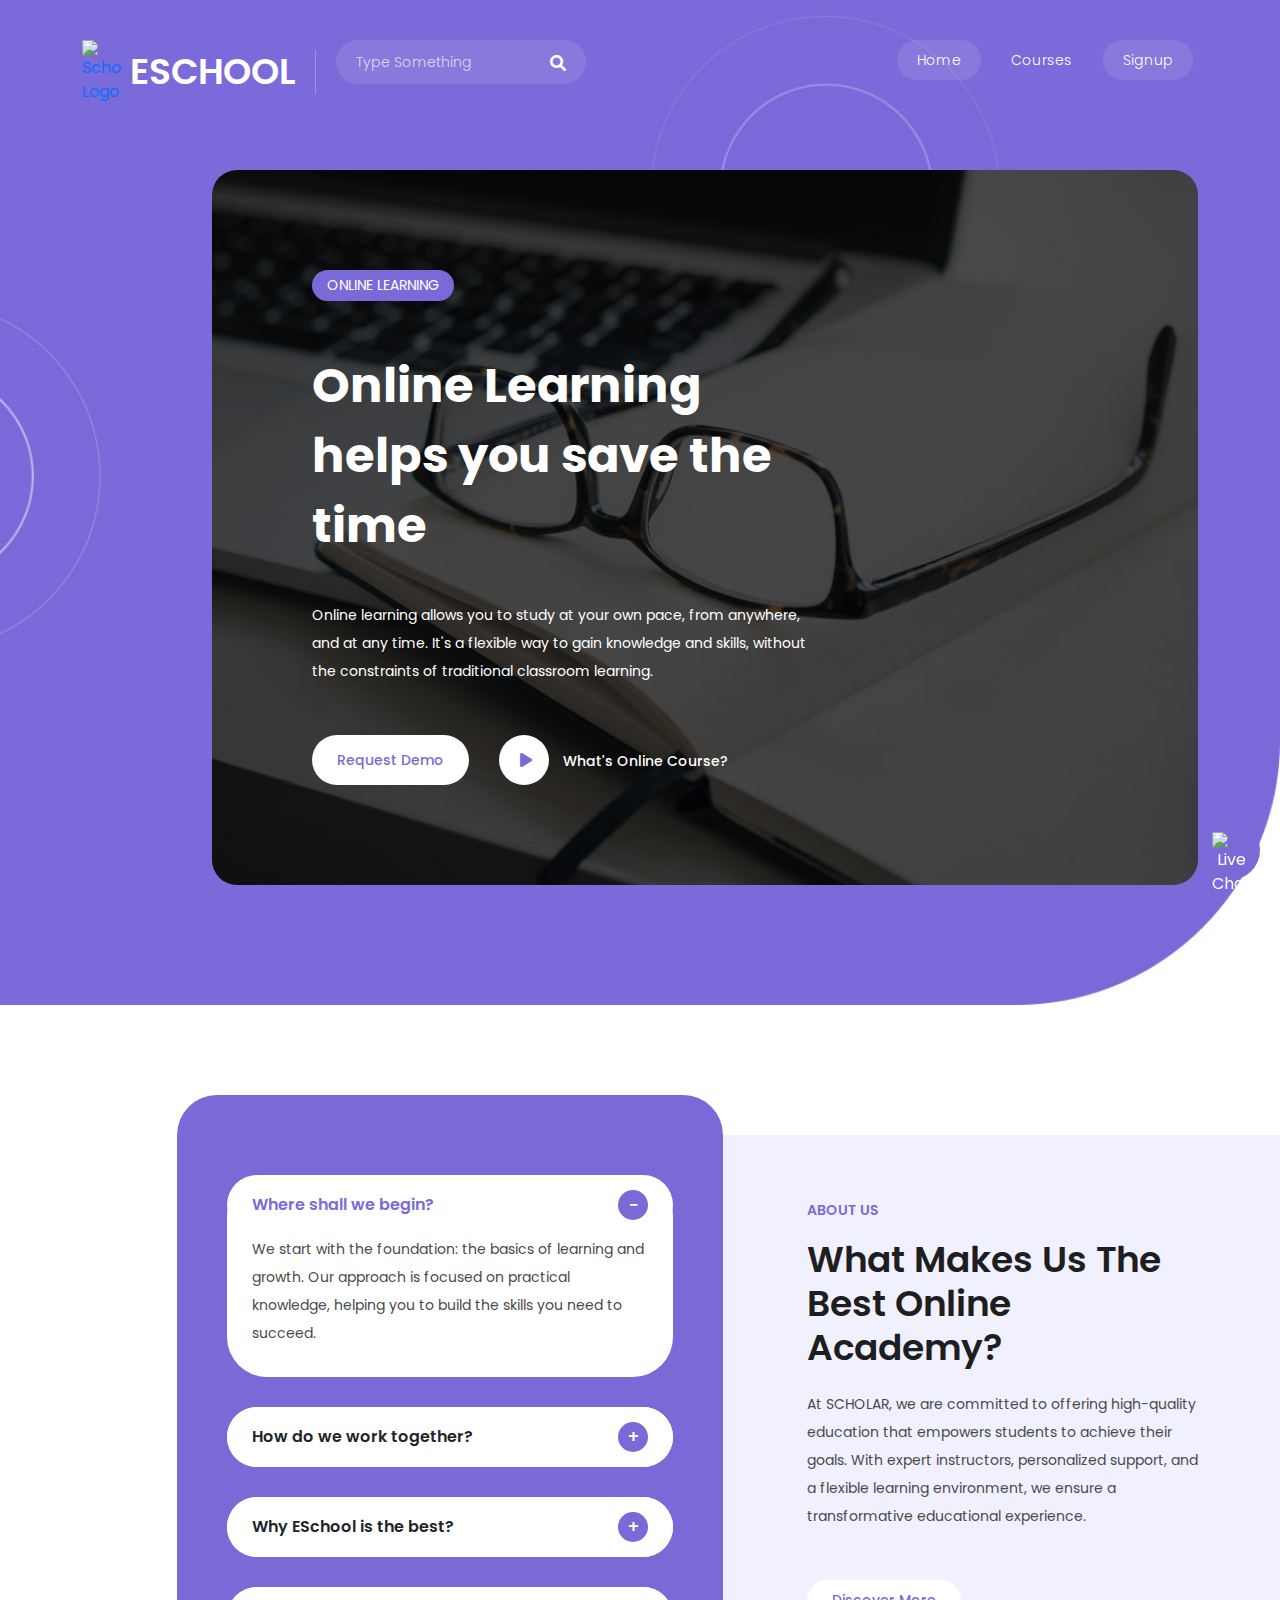
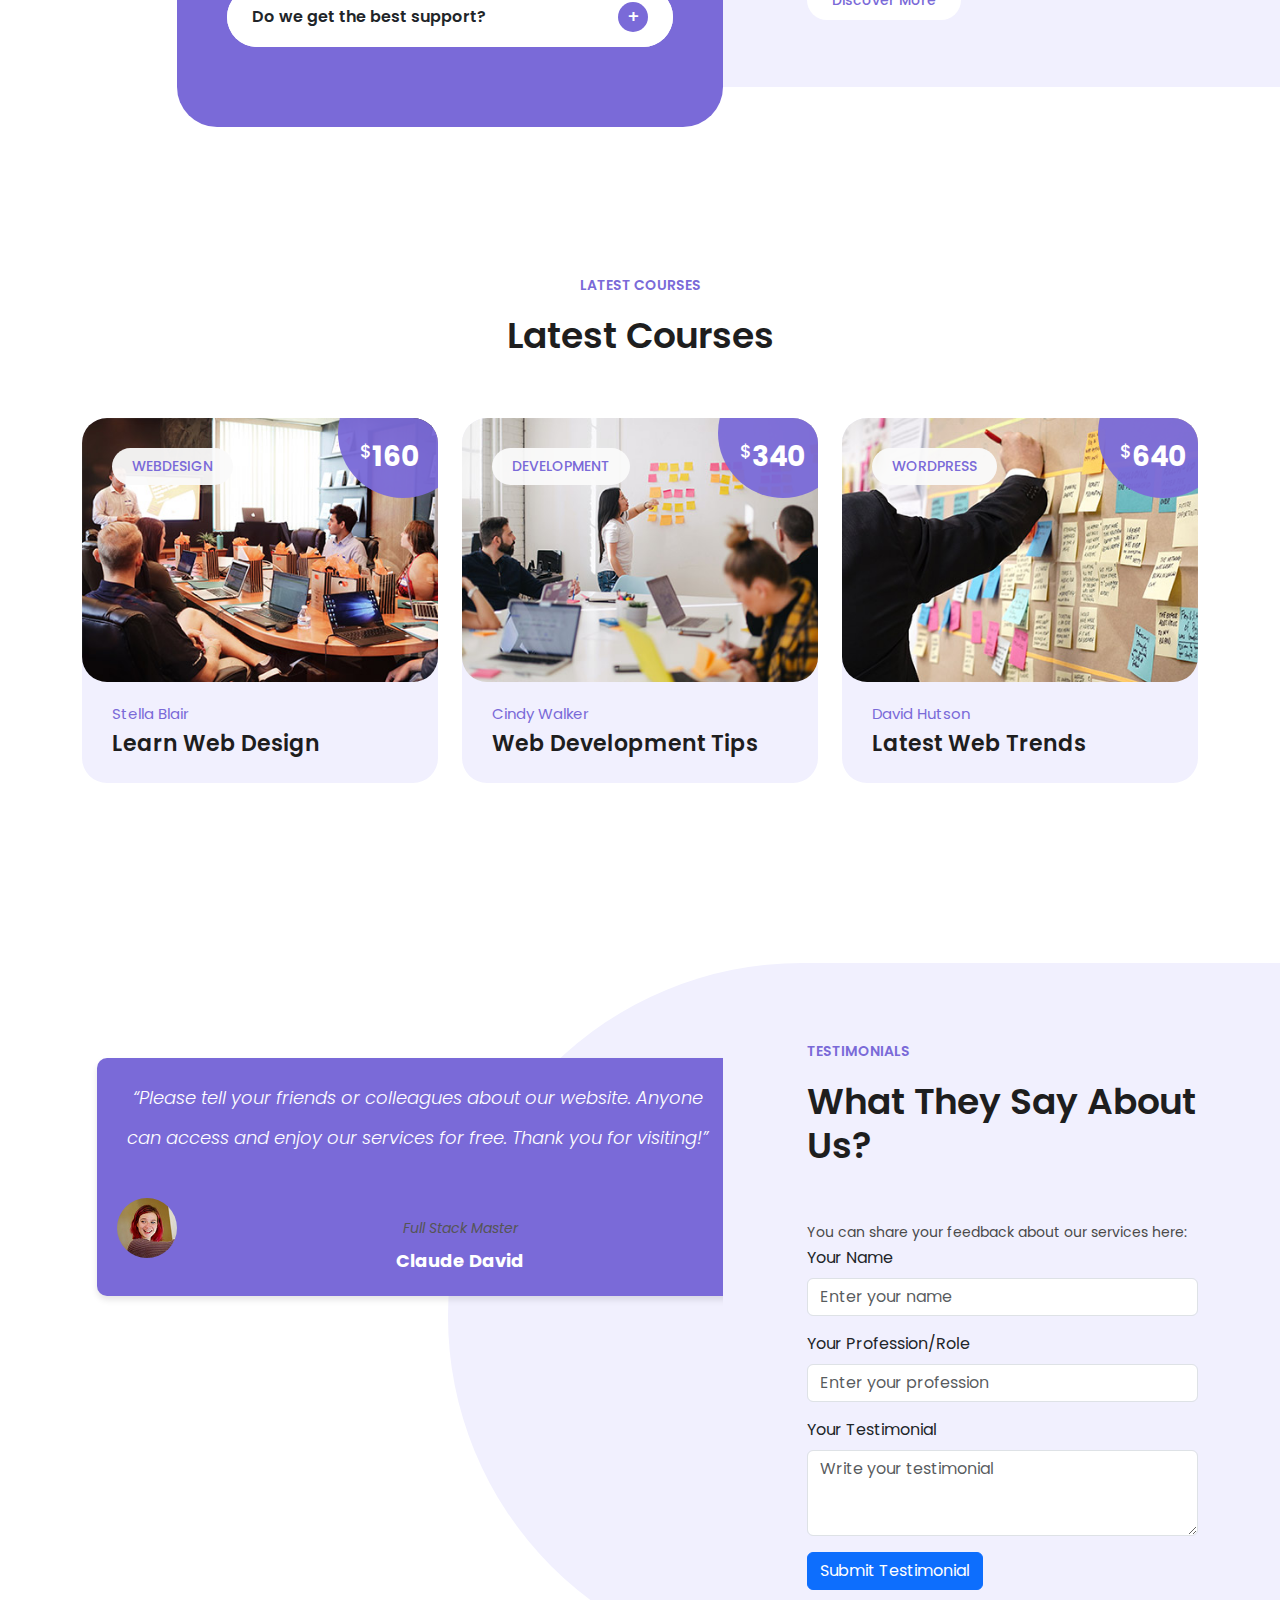
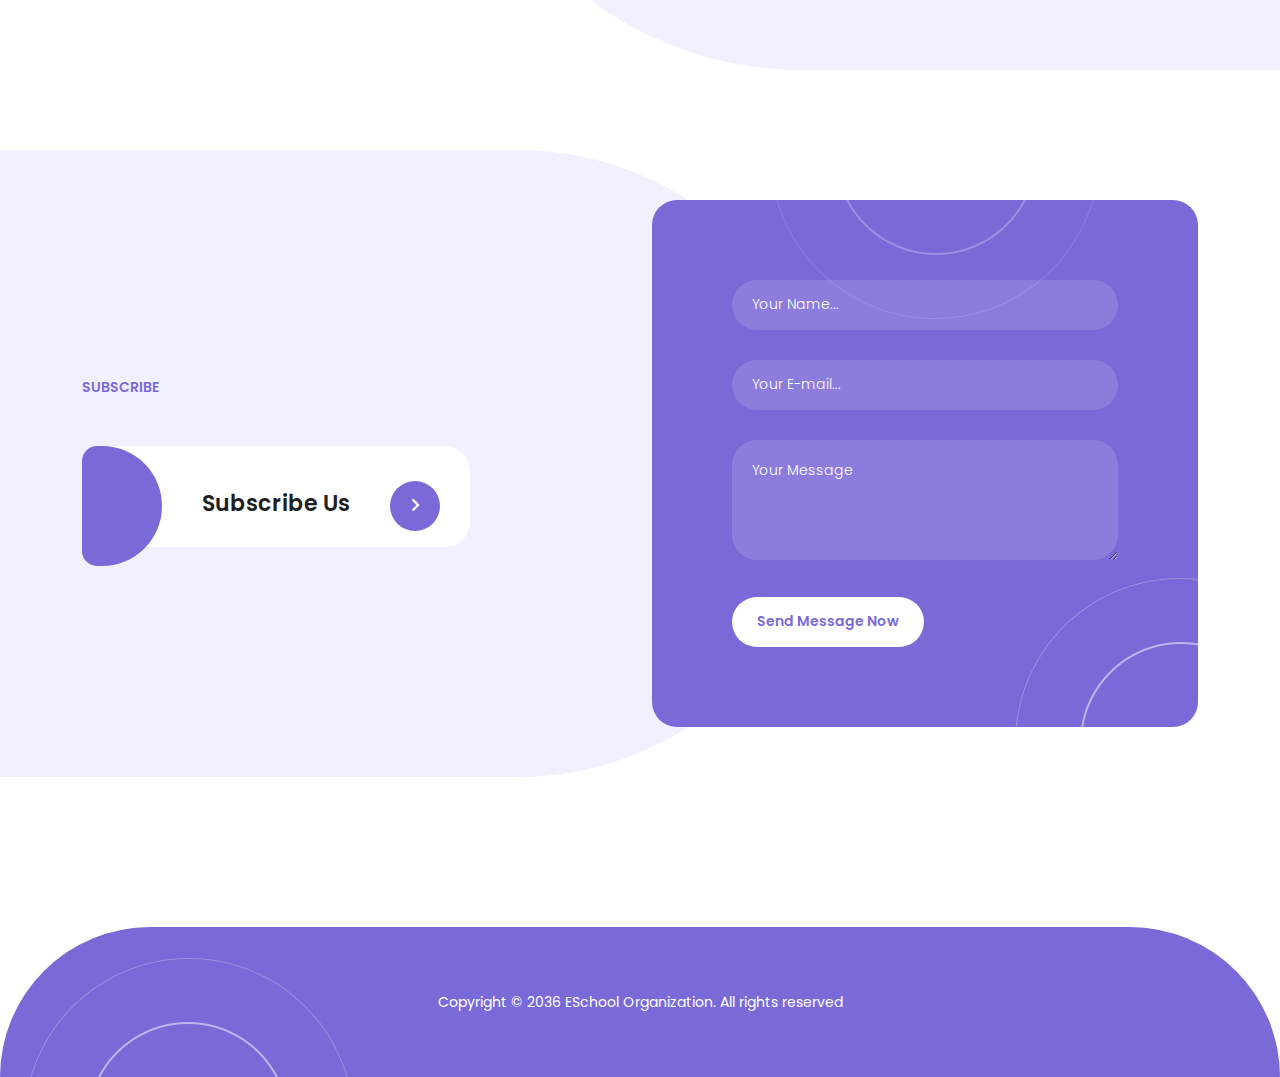
==== index.html @ 6e236f54 "Rangga" ====
<!DOCTYPE html>
<html lang="en">

  <head>

    <meta charset="utf-8">
    <meta name="viewport" content="width=device-width, initial-scale=1, shrink-to-fit=no">
    <link href="https://fonts.googleapis.com/css2?family=Poppins:wght@100;200;300;400;500;600;700;800;900&display=swap" rel="stylesheet">

    <title>Schools</title>
    <link href="vendor/bootstrap/css/bootstrap.min.css" rel="stylesheet">
    <link rel="stylesheet" href="assets/css/fontawesome.css">
    <link rel="stylesheet" href="assets/css/templatemo-scholar.css">
    <link rel="stylesheet" href="assets/css/owl.css">
    <link rel="stylesheet" href="assets/css/animate.css">
    <link rel="stylesheet"href="https://unpkg.com/swiper@7/swiper-bundle.min.css"/>
    <link rel="stylesheet" href="assets/css/livechat.css">
  </head>
  

<body>

  <!-- ***** Preloader Start ***** -->
  <div id="js-preloader" class="js-preloader">
    <div class="preloader-inner">
      <span class="dot"></span>
      <div class="dots">
        <span></span>
        <span></span>
        <span></span>
      </div>
    </div>
  </div>
  <!-- ***** Preloader End ***** -->

  <!-- ***** Header Area Start ***** -->
  <header class="header-area header-sticky">
    <div class="container">
        <div class="row">
            <div class="col-12">
                <nav class="main-nav">
                  <a href="index.html" class="logo" style="display: inline-flex; align-items: center;">
                    <img src="https://cdn-icons-png.flaticon.com/512/864/864685.png" 
                         alt="Scholar Logo" 
                         style="width: 40px; height: auto;" />
                    <h1 class="ms-2" style="margin-bottom: 0;">ESchool</h1>
                </a>
                
   

                    <!-- ***** Logo End ***** -->
                    <!-- ***** Serach Start ***** -->
                    <div class="search-input">
                      <form id="search" action="#">
                        <input type="text" placeholder="Type Something" id='searchText' name="searchKeyword" onkeypress="handle" />
                        <i class="fa fa-search"></i>
                      </form>
                    </div>
                    <!-- ***** Serach Start ***** -->
                    <!-- ***** Menu Start ***** -->
                    <ul class="nav">
                      <li class="scroll-to-section"><a href="#top" class="active">Home</a></li>
                      <li class="scroll-to-section"><a href="#courses">Courses</a></li>
                      <ul>
                        <li class="scroll-to-section" id="signup-nav"><a href="signup.html" class="active">Signup</a></li>
                        
                        <!-- Dropdown Profile & Logout -->
                        <li class="scroll-to-section" id="profile-nav" style="display: none;">
                            <a href="#" id="dropdown-toggle">Profile</a>
                            <ul id="dropdown-menu" style="display: none;">
                                <li><a href="#" id="user-profile-name">View Profile</a></li>
                                <li><a href="#" id="logout-btn">Logout</a></li>
                            </ul>
                        </li>
                    </ul>
                    <a href="#" id="livechat-button" class="livechat-button" title="Livechat" onclick="toggleChatWindow()">
                      <img src="https://cdn-icons-png.flaticon.com/128/1370/1370907.png" alt="Live Chat" class="livechat-icon"> <!-- Gambar Icon Chat -->
                    </a>
                  
                    <!-- Live Chat Window -->
                    <div id="chat-window" class="chat-window">
                      <div class="chat-header">
                        <span>Live Chat</span>
                        <button id="close-chat" onclick="toggleChatWindow()">X</button>
                      </div>
                      <div id="chat-messages" class="chat-messages">
                        <div class="chat-message bot">Hello! How can I assist you today?</div>
                      </div>
                      <div class="chat-input">
                        <input type="text" id="user-input" placeholder="Type your message..." onkeyup="handleInput(event)">
                        <button onclick="sendMessage()">Send</button>
                      </div>
                    </div>
                    <a class='menu-trigger'>
                        <span>Menu</span>
                    </a>
                    <!-- ***** Menu End ***** -->
                </nav>
            </div>
        </div>
    </div>
  </header>
  <!-- ***** Header Area End ***** -->

  <div class="main-banner" id="top">
    <div class="container">
      <div class="row">
        <div class="col-lg-12">
          <div class="owl-carousel owl-banner">
            <div class="item item-3">
              <div class="header-text">
                <span class="category">Online Learning</span>
                <h2>Online Learning helps you save the time</h2>
                <p>Online learning allows you to study at your own pace, from anywhere, and at any time. It's a flexible way to gain knowledge and skills, without the constraints of traditional classroom learning.</p>
                <div class="buttons">
                  <div class="main-button">
                    <a href="#">Request Demo</a>
                  </div>
                  <div class="icon-button">
                    <a href="#"><i class="fa fa-play"></i> What's Online Course?</a>
                  </div>
                </div>
              </div>
            </div>
          </div>
        </div>
      </div>
    </div>
  </div>
  <div class="section about-us">
    <div class="container">
        <div class="row">
            <div class="col-lg-6 offset-lg-1">
                <div class="accordion" id="accordionExample">
                    <div class="accordion-item">
                        <h2 class="accordion-header" id="headingOne">
                            <button class="accordion-button" type="button" data-bs-toggle="collapse" data-bs-target="#collapseOne" aria-expanded="true" aria-controls="collapseOne">
                                Where shall we begin?
                            </button>
                        </h2>
                        <div id="collapseOne" class="accordion-collapse collapse show" aria-labelledby="headingOne" data-bs-parent="#accordionExample">
                            <div class="accordion-body">
                                We start with the foundation: the basics of learning and growth. Our approach is focused on practical knowledge, helping you to build the skills you need to succeed.
                            </div>
                        </div>
                    </div>
                    <div class="accordion-item">
                        <h2 class="accordion-header" id="headingTwo">
                            <button class="accordion-button collapsed" type="button" data-bs-toggle="collapse" data-bs-target="#collapseTwo" aria-expanded="false" aria-controls="collapseTwo">
                                How do we work together?
                            </button>
                        </h2>
                        <div id="collapseTwo" class="accordion-collapse collapse" aria-labelledby="headingTwo" data-bs-parent="#accordionExample">
                            <div class="accordion-body">
                                Collaboration is at the heart of everything we do. By working together, we share knowledge and strategies that can help you achieve your goals faster and more efficiently.
                            </div>
                        </div>
                    </div>
                    <div class="accordion-item">
                        <h2 class="accordion-header" id="headingThree">
                            <button class="accordion-button collapsed" type="button" data-bs-toggle="collapse" data-bs-target="#collapseThree" aria-expanded="false" aria-controls="collapseThree">
                                Why ESchool is the best?
                            </button>
                        </h2>
                        <div id="collapseThree" class="accordion-collapse collapse" aria-labelledby="headingThree" data-bs-parent="#accordionExample">
                            <div class="accordion-body">
                                ESchool offers a comprehensive and flexible learning experience, with a wide range of courses designed to meet your needs, whether you're just starting or advancing your career.
                            </div>
                        </div>
                    </div>
                    <div class="accordion-item">
                        <h2 class="accordion-header" id="headingFour">
                            <button class="accordion-button collapsed" type="button" data-bs-toggle="collapse" data-bs-target="#collapseFour" aria-expanded="false" aria-controls="collapseFour">
                                Do we get the best support?
                            </button>
                        </h2>
                        <div id="collapseFour" class="accordion-collapse collapse" aria-labelledby="headingFour" data-bs-parent="#accordionExample">
                            <div class="accordion-body">
                                Our support team is always ready to assist you. Whether you're looking for guidance on a course or need technical help, we are committed to providing the best support possible.
                            </div>
                        </div>
                    </div>
                </div>
            </div>
            <div class="col-lg-5 align-self-center">
                <div class="section-heading">
                    <h6>About Us</h6>
                    <h2>What makes us the best online academy?</h2>
                    <p>At SCHOLAR, we are committed to offering high-quality education that empowers students to achieve their goals. With expert instructors, personalized support, and a flexible learning environment, we ensure a transformative educational experience.</p>
                    <div class="main-button">
                        <a href="#">Discover More</a>
                    </div>
                </div>
            </div>
        </div>
    </div>
</div>

  <section class="section courses" id="courses" >
    <div class="container">
      <div class="row">
        <div class="col-lg-12 text-center">
          <div class="section-heading">
            <h6>Latest Courses</h6>
            <h2>Latest Courses</h2>
          </div>
        </div>
      </div>

      <div class="row event_box">
        <div class="col-lg-4 col-md-6 align-self-center mb-30 event_outer col-md-6 design">
          <div class="events_item">
            <div class="thumb">
              <a href="#"><img src="assets/images/course-01.jpg" alt=""></a>
              <span class="category">Webdesign</span>
              <span class="price"><h6><em>$</em>160</h6></span>
            </div>
            <div class="down-content">
              <span class="author">Stella Blair</span>
              <h4>Learn Web Design</h4>
            </div>
          </div>
        </div>
        <div class="col-lg-4 col-md-6 align-self-center mb-30 event_outer col-md-6  development">
          <div class="events_item">
            <div class="thumb">
              <a href="#"><img src="assets/images/course-02.jpg" alt=""></a>
              <span class="category">Development</span>
              <span class="price"><h6><em>$</em>340</h6></span>
            </div>
            <div class="down-content">
              <span class="author">Cindy Walker</span>
              <h4>Web Development Tips</h4>
            </div>
          </div>
        </div>
        <div class="col-lg-4 col-md-6 align-self-center mb-30 event_outer col-md-6 design wordpress">
          <div class="events_item">
            <div class="thumb">
              <a href="#"><img src="assets/images/course-03.jpg" alt=""></a>
              <span class="category">Wordpress</span>
              <span class="price"><h6><em>$</em>640</h6></span>
            </div>
            <div class="down-content">
              <span class="author">David Hutson</span>
              <h4>Latest Web Trends</h4>
            </div>
          </div>
        </div>
    </div>
  </section>
  
  <div class="section testimonials">
    <div class="container">
        <div class="row">
            <div class="col-lg-7">
                <div class="owl-carousel owl-testimonials" id="testimonials-carousel">
                    <!-- Testimonial items will be dynamically added here -->
                </div>
            </div>
            <div class="col-lg-5 align-self-center">
                <div class="section-heading">
                    <h6>TESTIMONIALS</h6>
                    <h2>What they say about us?</h2>
                    <p>You can share your feedback about our services here:</p>
                    <form id="testimonial-form">
                        <div class="mb-3">
                            <label for="name" class="form-label">Your Name</label>
                            <input type="text" class="form-control" id="name" placeholder="Enter your name" required>
                        </div>
                        <div class="mb-3">
                            <label for="category" class="form-label">Your Profession/Role</label>
                            <input type="text" class="form-control" id="category" placeholder="Enter your profession" required>
                        </div>
                        <div class="mb-3">
                            <label for="message" class="form-label">Your Testimonial</label>
                            <textarea class="form-control" id="message" rows="3" placeholder="Write your testimonial" required></textarea>
                        </div>
                        <button type="submit" class="btn btn-primary">Submit Testimonial</button>
                    </form>
                </div>
            </div>
        </div>
    </div>
</div>

  <div class="contact-us section" id="contact">
    <div class="container">
      <div class="row">
        <div class="col-lg-6  align-self-center">
          <div class="section-heading">
            <h6>Subscribe</h6>
            <div class="special-offer">
              <span class="offer"><br><em></em></span>
              <h6><em></em></h6>
              <h4>Subscribe Us</h4>
              <a href="#"><i class="fa fa-angle-right"></i></a>
            </div>
          </div>
        </div>
        <div class="col-lg-6">
          <div class="contact-us-content">
            <form id="contact-form" action="" method="post">
              <div class="row">
                <div class="col-lg-12">
                  <fieldset>
                    <input type="name" name="name" id="name" placeholder="Your Name..." autocomplete="on" required>
                  </fieldset>
                </div>
                <div class="col-lg-12">
                  <fieldset>
                    <input type="text" name="email" id="email" pattern="[^ @]*@[^ @]*" placeholder="Your E-mail..." required="">
                  </fieldset>
                </div>
                <div class="col-lg-12">
                  <fieldset>
                    <textarea name="message" id="message" placeholder="Your Message"></textarea>
                  </fieldset>
                </div>
                <div class="col-lg-12">
                  <fieldset>
                    <button type="submit" id="form-submit" class="orange-button">Send Message Now</button>
                  </fieldset>
                </div>
              </div>
            </form>
          </div>
        </div>
      </div>
    </div>
  </div>

  <footer>
    <div class="container">
      <div class="col-lg-12">
        <p>Copyright © 2036 ESchool Organization. All rights reserved</a></p>
      </div>
    </div>
  </footer>

  <!-- Scripts -->
  <!-- Bootstrap core JavaScript -->
  <script src="vendor/jquery/jquery.min.js"></script>
  <script src="vendor/bootstrap/js/bootstrap.min.js"></script>
  <script src="assets/js/isotope.min.js"></script>
  <script src="assets/js/owl-carousel.js"></script>
  <script src="assets/js/counter.js"></script>
  <script src="assets/js/custom.js"></script>
  <script src="assets/js/auth.js"></script>
  <script src="assets/js/livechat.js"></script>

  </body>
</html>
---- assets/css/templatemo-scholar.css ----
@import url("https://fonts.googleapis.com/css2?family=Poppins:wght@100;200;300;400;500;600;700;800;900");
html, body, div, span, applet, object, iframe, h1, h2, h3, h4, h5, h6, p, blockquote, div
pre, a, abbr, acronym, address, big, cite, code, del, dfn, em, font, img, ins, kbd, q,
s, samp, small, strike, strong, sub, sup, tt, var, b, u, i, center, dl, dt, dd, ol, ul, li,
figure, header, nav, section, article, aside, footer, figcaption {
  margin: 0;
  padding: 0;
  border: 0;
  outline: 0;
}

.clearfix:after {
  content: ".";
  display: block;
  clear: both;
  visibility: hidden;
  line-height: 0;
  height: 0;
}

.clearfix {
  display: inline-block;
}

html[xmlns] .clearfix {
  display: block;
}

* html .clearfix {
  height: 1%;
}

ul, li {
  padding: 0;
  margin: 0;
  list-style: none;
}

header, nav, section, article, aside, footer, hgroup {
  display: block;
}

* {
  box-sizing: border-box;
}

html, body {
  font-family: 'Poppins', sans-serif;
  -ms-text-size-adjust: 100%;
  -webkit-font-smoothing: antialiased;
  -moz-osx-font-smoothing: grayscale;
}

a {
  text-decoration: none !important;
}

h1, h2, h3, h4, h5, h6 {
  color: #1e1e1e;
  margin-top: 0px;
  margin-bottom: 0px;
  font-weight: 700;
}

ul {
  margin-bottom: 0px;
}

p {
  font-size: 14px;
  line-height: 28px;
  color: #4a4a4a;
}

img {
  width: 100%;
  overflow: hidden;
}

/* 
---------------------------------------------
Global Styles
--------------------------------------------- 
*/
html,
body {
  font-family: 'Poppins', sans-serif;
}

::selection {
  background: #7a6ad8;
  color: #fff;
}

::-moz-selection {
  background: #7a6ad8;
  color: #fff;
}

.section {
  padding-top: 30px;
  margin-top: 120px;
}

.section-heading {
  margin-bottom: 60px;
}

.section-heading h2 {
  font-size: 36px;
  font-weight: 600;
  text-transform: capitalize;
  margin: 20px 0;
  line-height: 44px;
}

.section-heading h2 em {
  color: #7a6ad8;
  font-style: normal;
}

.section-heading h6 {
  color: #7a6ad8;
  font-size: 14px;
  text-transform: uppercase;
  font-weight: 600;
}

.main-button a {
  display: inline-block;
  background-color: #fff;
  color: #7a6ad8;
  font-size: 14px;
  font-weight: 500;
  height: 40px;
  line-height: 40px;
  padding: 0px 25px;
  border-radius: 20px;
  transition: all .3s;
}

.main-button a:hover {
  background-color: #7a6ad8;
  color: #fff;
}

/* 
---------------------------------------------
Pre-loader Style
--------------------------------------------- 
*/

.js-preloader {
  position: fixed;
  top: 0;
  left: 0;
  right: 0;
  bottom: 0;
  background-color: rgba(0,0,0,0.99);
  display: -webkit-box;
  display: flex;
  -webkit-box-align: center;
  align-items: center;
  -webkit-box-pack: center;
  justify-content: center;
  opacity: 1;
  visibility: visible;
  z-index: 9999;
  -webkit-transition: opacity 0.25s ease;
  transition: opacity 0.25s ease;
}

.js-preloader.loaded {
  opacity: 0;
  visibility: hidden;
  pointer-events: none;
}

@-webkit-keyframes dot {
  50% {
      -webkit-transform: translateX(96px);
      transform: translateX(96px);
  }
}

@keyframes dot {
  50% {
      -webkit-transform: translateX(96px);
      transform: translateX(96px);
  }
}

@-webkit-keyframes dots {
  50% {
      -webkit-transform: translateX(-31px);
      transform: translateX(-31px);
  }
}

@keyframes dots {
  50% {
      -webkit-transform: translateX(-31px);
      transform: translateX(-31px);
  }
}

.preloader-inner {
  position: relative;
  width: 142px;
  height: 40px;
  background: transparent;
}

.preloader-inner .dot {
  position: absolute;
  width: 16px;
  height: 16px;
  top: 12px;
  left: 15px;
  background: #7a6ad8;
  border-radius: 50%;
  -webkit-transform: translateX(0);
  transform: translateX(0);
  -webkit-animation: dot 2.8s infinite;
  animation: dot 2.8s infinite;
}

.preloader-inner .dots {
  -webkit-transform: translateX(0);
  transform: translateX(0);
  margin-top: 12px;
  margin-left: 31px;
  -webkit-animation: dots 2.8s infinite;
  animation: dots 2.8s infinite;
}

.preloader-inner .dots span {
  display: block;
  float: left;
  width: 16px;
  height: 16px;
  margin-left: 16px;
  background: #7a6ad8;
  border-radius: 50%;
}



/* 
---------------------------------------------
Header Style
--------------------------------------------- 
*/

.background-header {
  background-color: #7a6ad8 !important;
  border-radius: 0px 0px 25px 25px;
  height: 80px!important;
  position: fixed!important;
  top: 0!important;
  left: 0;
  right: 0;
  box-shadow: 0px 0px 10px rgba(0,0,0,0.15)!important;
  -webkit-transition: all .5s ease 0s;
  -moz-transition: all .5s ease 0s;
  -o-transition: all .5s ease 0s;
  transition: all .5s ease 0s;
}

.header-area {
  position: absolute;
  background-color: transparent;
  top: 40px;
  left: 0;
  right: 0;
  z-index: 100;
  -webkit-transition: all .5s ease 0s;
  -moz-transition: all .5s ease 0s;
  -o-transition: all .5s ease 0s;
  transition: all .5s ease 0s;
}

.header-area .main-nav {
  background: transparent;
  display: flex
}

.header-area .main-nav .logo {
  -webkit-transition: all 0.3s ease 0s;
  -moz-transition: all 0.3s ease 0s;
  -o-transition: all 0.3s ease 0s;
  transition: all 0.3s ease 0s;
  display: inline-block;
}

.header-area .main-nav .logo h1 {
  font-size: 36px;
  text-transform: uppercase;
  color: #fff;
  font-weight: 600;
  margin-right: 20px;
  padding-right: 20px;
  border-right: 1px solid rgba(250, 250, 250, 0.3);
}

.background-header .main-nav .logo,
.background-header .main-nav #search {
  margin-top: 18px;
}

.header-area .main-nav #search {
  position: relative;
}

.header-area .main-nav #search input {
  background-color: rgba(255, 255, 255, 0.10);
  height: 44px;
  width: 250px;
  border-radius: 23px;
  border: none;
  color: #fff;
  font-size: 14px;
  font-weight: 300;
  padding: 0px 20px 0px;
}

.header-area .main-nav #search input::placeholder {
  color: rgba(250, 250, 250, 0.75);
}

.header-area .main-nav #search i {
  position: absolute;
  color: #fff;
  right: 20px;
  top: 15px;
  font-size: 16px;
}

.header-area .main-nav ul.nav {
  border-radius: 0px 0px 25px 25px;
  flex-basis: 100%;
  margin-right: 0px;
  justify-content: right;
  -webkit-transition: all 0.3s ease 0s;
  -moz-transition: all 0.3s ease 0s;
  -o-transition: all 0.3s ease 0s;
  transition: all 0.3s ease 0s;
  position: relative;
  z-index: 999;
}

.header-area .main-nav .nav li:last-child {
  padding-right: 0px;
}

.header-area .main-nav .nav li {
  padding-left: 5px;
  padding-right: 5px;
  height: 40px;
  line-height: 40px;
}

.header-area .main-nav .nav li a {
  display: block;
  padding-left: 20px;
  padding-right: 20px;
  border-radius: 20px;
  font-weight: 300;
  font-size: 14px;
  height: 40px;
  line-height: 40px;
  text-transform: capitalize;
  color: #fff;
  -webkit-transition: all 0.4s ease 0s;
  -moz-transition: all 0.4s ease 0s;
  -o-transition: all 0.4s ease 0s;
  transition: all 0.4s ease 0s;
  border: transparent;
  letter-spacing: .25px;
}

.background-header .main-nav .nav {margin-top: 20px;}

.background-header .main-nav .nav li {
  height: 80px;
  line-height: 80px;
}

.header-area .main-nav .nav li:hover a {
  opacity: 0.8;
}
.header-area .main-nav .nav li a.active {
  color: #fff;
  background-color: rgba(255, 255, 255, 0.10);
  opacity: 1;
}

.background-header .main-nav .nav li:hover a {
  opacity: 0.8;
}
.background-header .main-nav .nav li a.active {
  color: #fff;
  background-color: rgba(255, 255, 255, 0.10);
  opacity: 1;
}

.header-area .main-nav .menu-trigger {
  cursor: pointer;
  position: absolute;
  top: 33px;
  width: 32px;
  height: 40px;
  text-indent: -9999em;
  z-index: 99;
  right: 20px;
  display: none;
}

.background-header .main-nav .menu-trigger {
  top: 20px;
}

.header-area .main-nav .menu-trigger span,
.header-area .main-nav .menu-trigger span:before,
.header-area .main-nav .menu-trigger span:after {
  -moz-transition: all 0.4s;
  -o-transition: all 0.4s;
  -webkit-transition: all 0.4s;
  transition: all 0.4s;
  background-color: #fff;
  display: block;
  position: absolute;
  width: 30px;
  height: 2px;
  left: 0;
}

.header-area .main-nav .menu-trigger span:before,
.header-area .main-nav .menu-trigger span:after {
  -moz-transition: all 0.4s;
  -o-transition: all 0.4s;
  -webkit-transition: all 0.4s;
  transition: all 0.4s;
  background-color: #fff;
  display: block;
  position: absolute;
  width: 30px;
  height: 2px;
  left: 0;
  width: 75%;
}

.header-area .main-nav .menu-trigger span:before,
.header-area .main-nav .menu-trigger span:after {
  content: "";
}

.header-area .main-nav .menu-trigger span {
  top: 16px;
}

.header-area .main-nav .menu-trigger span:before {
  -moz-transform-origin: 33% 100%;
  -ms-transform-origin: 33% 100%;
  -webkit-transform-origin: 33% 100%;
  transform-origin: 33% 100%;
  top: -10px;
  z-index: 10;
}

.header-area .main-nav .menu-trigger span:after {
  -moz-transform-origin: 33% 0;
  -ms-transform-origin: 33% 0;
  -webkit-transform-origin: 33% 0;
  transform-origin: 33% 0;
  top: 10px;
}

.header-area .main-nav .menu-trigger.active span,
.header-area .main-nav .menu-trigger.active span:before,
.header-area .main-nav .menu-trigger.active span:after {
  background-color: transparent;
  width: 100%;
}

.header-area .main-nav .menu-trigger.active span:before {
  -moz-transform: translateY(6px) translateX(1px) rotate(45deg);
  -ms-transform: translateY(6px) translateX(1px) rotate(45deg);
  -webkit-transform: translateY(6px) translateX(1px) rotate(45deg);
  transform: translateY(6px) translateX(1px) rotate(45deg);
  background-color: #fff;
}

.background-header .main-nav .menu-trigger.active span:before {
  background-color: #fff;
}

.header-area .main-nav .menu-trigger.active span:after {
  -moz-transform: translateY(-6px) translateX(1px) rotate(-45deg);
  -ms-transform: translateY(-6px) translateX(1px) rotate(-45deg);
  -webkit-transform: translateY(-6px) translateX(1px) rotate(-45deg);
  transform: translateY(-6px) translateX(1px) rotate(-45deg);
  background-color: #fff;
}

.background-header .main-nav .menu-trigger.active span:after {
  background-color: #fff;
}

.header-area.header-sticky .nav li a.active {
  color: #fff;
}

.visible{
  display:inline !important;
}

@media (max-width: 1200px) {
  .header-area .main-nav .nav li {
    padding-left: 2px;
    padding-right: 2px;
  }
  .header-area .main-nav .nav li a {
    padding-left: 10px;
    padding-right: 10px;
  }

}

@media (max-width: 767px) {
  .background-header .main-nav .nav,
  .header-area .main-nav .nav {
    background-color: #f1f0fe;
  }
  .background-header .main-nav .nav li a,
  .header-area .main-nav .nav li a {
    line-height: 50px;
    height: 50px;
    font-weight: 400;
    color: #1e1e1e;
    background-color: #f1f0fe;
     border-radius: 0px 0px 25px 25px;
  }
  .background-header .main-nav .nav li,
  .header-area .main-nav .nav li {
    border-top: 1px solid #ddd;
    background-color: #f1f0fe;
    height: 50px;
    border-radius: 0px 0px 25px 25px;
  }
  .background-header .main-nav .nav li:last-child,
  .header-area .main-nav .nav li:last-child {
    border-radius: 0px 0px 25px 25px;
  }
  .header-area .main-nav .nav {
    height: auto;
    flex-basis: 100%;
  }
  .header-area .main-nav .logo {
    position: absolute;
    left: 30px;
    top: 0px;
  }
  .background-header .main-nav .logo {
    top: 0px;
  }
  .background-header .main-nav .border-button {
    top: 0px !important;
  }
  .header-area .main-nav .border-button {
    position: absolute;
    top: 15px;
    right: 70px;
  }
  .header-area.header-sticky .nav li a:hover,
  .header-area.header-sticky .nav li a.active {
    color: #7a6ad8!important;
    opacity: 1;
  }
  .header-area.header-sticky .nav li.search-icon a {
    width: 100%;
  }
  .header-area {
    background-color: transparent;
    padding: 0px 15px;
    height: 80px;
    box-shadow: none;
    text-align: center;
  }
  .header-area .container {
    padding: 0px;
  }
  .header-area .logo {
    margin-left: 0px;
    margin-top: 30px;
  }
  .header-area .menu-trigger {
    display: block !important;
  }
  .header-area .main-nav {
    overflow: hidden;
  }
  .header-area .main-nav .nav {
    float: none;
    width: 100%;
    display: none;
    -webkit-transition: all 0s ease 0s;
    -moz-transition: all 0s ease 0s;
    -o-transition: all 0s ease 0s;
    transition: all 0s ease 0s;
    margin-left: 0px;
  }
  .header-area .main-nav .nav li:first-child {
    border-top: 1px solid #eee;
  }
  .header-area.header-sticky .nav {
    margin-top: 100px !important;
  }
  .background-header.header-sticky .nav {
    margin-top: 80px !important;
  }
  .header-area .main-nav .nav li {
    width: 100%;
    background: #fff;
    padding-left: 0px !important;
    padding-right: 0px !important;
  }
  
}

/* 
---------------------------------------------
Banner Style
--------------------------------------------- 
*/

.main-banner {
  background-image: url(../images/banner-bg.jpg);
  background-position: right bottom;
  background-repeat: no-repeat;
  background-size: cover;
  padding: 170px 0px 120px 0px;
}

.main-banner .item-1 {
  background-image: url(../images/banner-item-01.jpg);
}

.main-banner .item-2 {
  background-image: url(../images/banner-item-02.jpg);
}

.main-banner .item-3 {
  background-image: url(../images/banner-item-03.jpg);
}

.main-banner .item {
  background-repeat: no-repeat;
  background-position: center center;
  background-size: cover;
  border-radius: 25px;
  padding: 100px 100px;
  margin-left: 130px;
}

.main-banner .item span.category {
  background-color: #7a6ad8;
  color: #fff;
  font-size: 14px;
  text-transform: uppercase;
  padding: 5px 15px;
  border-radius: 20px;
  display: inline-block;
  margin-bottom: 50px;
}

.main-banner .item h2 {
  font-size: 48px;
  font-weight: 700;
  color: #fff;
  line-height: 70px;
  width: 60%;
  margin-bottom: 40px;
}

.main-banner .item p {
  color: #fff;
  width: 65%;
}

.main-banner .item .buttons {
  display: flex;
  margin-top: 50px;
}

.main-banner .item .buttons .main-button {
  margin-right: 30px;
}

.main-banner .item .buttons .main-button a {
  font-size: 14px;
  color: #7a6ad8;
  background-color: #fff;
  display: inline-block;
  height: 50px;
  line-height: 50px;
  padding: 0px 25px;
  border-radius: 25px;
  font-weight: 500;
}

.main-banner .item .buttons .icon-button i {
  color: #7a6ad8;
  background-color: #fff;
  display: inline-block;
  height: 50px;
  width: 50px;
  text-align: center;
  line-height: 50px;
  border-radius: 50%;
  margin-right: 10px;
  font-size: 16px;
}

.main-banner .item .buttons .icon-button a {
  color: #fff;
  font-size: 14px;
  font-weight: 500;
}

.main-banner .owl-nav {
  position: absolute;
  max-width: 1320px;
  bottom: 23px;
  left: 0;
  text-align: right;
}

.main-banner .owl-nav .owl-prev i,
.main-banner .owl-nav .owl-next i {
  width: 50px;
  height: 50px;
  line-height: 50px;
  font-size: 24px;
  display: inline-block;
  color: #fff;
  background-color: rgba(255, 255, 255, 0.2);
  border-radius: 50%;
  opacity: 1;
  transition: all .3s;
}

.main-banner .owl-nav .owl-prev i {
  position: absolute;
  bottom: 65px;
}

.main-banner .owl-nav .owl-prev i:hover,
.main-banner .owl-nav .owl-next i:hover {
  opacity: 1;
  background-color: rgba(255, 255, 255, 0.5);
}


/* 
---------------------------------------------
Services Style
--------------------------------------------- 
*/

.services .service-item:hover .icon img {
  margin-top: -10px;
}

.services .service-item {
  position: relative;
  margin-top: 95px;
}

.services .service-item .icon {
  width: 190px;
  height: 190px;
  display: inline-block;
  text-align: center;
  line-height: 190px;
  background-color: #7a6ad8;
  border-radius: 50%;
  position: absolute;
  right: 0;
  top: -95px;
}

.services .service-item .icon img {
  max-width: 86px;
  transition: all .2s;
}

.services .service-item .main-content {
  border-radius: 25px;
  padding: 80px 30px 50px 30px;
  background-color: #f1f0fe;
  margin-bottom: 30px;
  margin-right: 80px;
  transition: all .4s;
}

.services .service-item h4 {
  font-size: 22px;
  font-weight: 600;
  margin-bottom: 15px;
  line-height: 30px;
  transition: all .4s;
}

.services .service-item p {
  color: #4a4a4a;
  margin-bottom: 25px;
}

/* 
---------------------------------------------
About Style
--------------------------------------------- 
*/

.about-us {
  position: relative;
  padding: 0px;
  margin-top: 130px;
}

.about-us:before {
  position: absolute;
  top: 0;
  bottom: 0;
  right: 0;
  z-index: -1;
  width: 84%;
  height: 100%;
  background-color: #f1f0fe;
  content: '';
  border-top-left-radius: 500px;
  border-bottom-left-radius: 500px;
}

.accordion {
  margin-top: -40px;
  margin-bottom: -40px;
  background-color: #7a6ad8;
  border-radius: 40px;
  padding: 80px 50px 50px 50px;
}

.accordion-item {
  background-color: #fff;
  border-radius: 40px !important;
  margin-bottom: 30px;
  border: none;
}

.accordion-item .accordion-button {
  outline: none;
  box-shadow: none;
  border-radius: 40px !important;
}

.accordion-button:not(.collapsed) {
  color: #7a6ad8;
  background-color: #fff;
}

h2.accordion-header button {
  padding: 15px 25px;
  font-family: 'Poppins';
  font-size: 16px;
  font-weight: 600;
}

.accordion-button::after {
  font-size: 18px;
  font-weight: 500;
  background-image: none;
  content: '+';
  width: 30px;
  height: 30px;
  display: inline-block;
  text-align: center;
  line-height: 30px;
  border-radius: 50%;
  background-color: #7a6ad8;
  color: #fff;
}

.accordion-button:not(.collapsed)::after {
  background-image: none;
  line-height: 32px;
  content: '-';
}

.accordion-body {
  padding: 0px 25px 30px 25px;
  font-size: 14px;
  line-height: 28px;
  color: #4a4a4a;
}

.about-us .section-heading {
  margin-left: 60px;
  margin-bottom: 0px;
}

.about-us .section-heading .main-button {
  margin-top: 50px;
}


/* 
---------------------------------------------
Courses Style
--------------------------------------------- 
*/

.courses {
  margin-top: 160px;
}

.event_filter {
  text-align: center;
}

.event_filter {
  background-color: #f1f0fe;
  border-radius: 50px;
  padding: 15px 40px;
  list-style: none;
  margin: 0 auto 70px;
  max-width: max-content;
}

.event_filter li {
  display: inline-block;
  margin: 0px 20px;
}

.event_filter li a {
  font-size: 14px;
  font-weight: 500;
  color: #1e1e1e;
  transition: all .3s;
}

.event_filter li

.event_filter li a.is_active,
.event_filter li a:hover {
  color: #7a6ad8;
}

.events_item .thumb {
  position: relative;
  border-radius: 25px;
  overflow: hidden;
}

.events_item .thumb img {
  margin-bottom: -5px;
}

.events_item .thumb span.category {
  position: absolute;
  left: 30px;
  top: 30px;
  font-size: 14px;
  text-transform: uppercase;
  color: #7a6ad8;
  background-color: rgba(250, 250, 250, 0.95);
  padding: 8px 20px;
  border-radius: 25px;
  font-weight: 500;
  display: inline-block;
}

.events_item .thumb span.price {
  position: absolute;
  right: -30px;
  top: -50px;
  background-color: rgba(122, 106, 216, 0.95);
  width: 130px;
  height: 130px;
  border-radius: 50%;
  display: inline-block;
  transition: all .3s;
}

.events_item .thumb span.price h6 {
  margin-top: 72px;
  margin-left: 22px;
  font-size: 28px;
  text-transform: uppercase;
  color: #fff;
  font-weight: 700;
}

.events_item .thumb span.price em {
  font-size: 18px;
  font-weight: 500;
  font-style: normal;
  vertical-align: top;
}

.events_item {
  background-color: #f1f0fe;
  border-radius: 25px;
  margin-bottom: 30px;
  position: relative;
  justify-content: center;
  align-items: center;
} 

.events_item .down-content {
  padding: 20px 30px 25px 30px;
}

.events_item .down-content span.author {
  color: #7a6ad8;
  font-size: 15px;
  display: inline-block;
  margin-bottom: 6px;
}

.events_item .down-content h4 {
  font-size: 22px;
  font-weight: 600;
  transition: all .3s;
}

.events_item:hover .down-content h4 {
  color: #7a6ad8;
}

.events_item:hover .thumb span.price {
  transform: scale(1.2);
}


/* 
---------------------------------------------
Facts Style
--------------------------------------------- 
*/

.fun-facts {
  position: relative;
  padding: 120px 0px 80px 0px;
  overflow: hidden;
}

.fun-facts:before {
  position: absolute;
  top: 0;
  bottom: 0;
  left: 0;
  z-index: -1;
  width: 95%;
  height: 100%;
  background-color: #7a6ad8;
  content: '';
  border-top-right-radius: 500px;
  border-bottom-right-radius: 500px;
}

.fun-facts:after {
  background: url(../images/contact-dec-01.png);
  position: absolute;
  left: 15%;
  opacity: 0.5;
  top: 0;
  width: 318px;
  height: 119px;
  content: '';
  z-index: 2;
}

.fun-facts .counter {
  text-align: center;
  margin-bottom: 40px;
}

.fun-facts h2 {
  color: #fff;
  font-size: 48px;
  font-weight: 700;
}

.fun-facts h2::after {
  content: '+';
  margin-left: 5px;
}

.fun-facts p {
  color: #fff;
  font-size: 15px;
  font-weight: 500;
  margin-top: 15px;
}


/* 
---------------------------------------------
Team Style
--------------------------------------------- 
*/

.team {
  margin-top: 100px;
    padding-top: 140px;
}

.team-member {
  position: relative;
}

.team-member:hover img {
  top: -120px;
}

.team-member img {
  max-width: 220px;
  border-radius: 50%;
  position: absolute;
  top: -110px;
  left: 50%;
  transform: translateX(-110px);
  transition: all .3s;
}

.team-member .main-content {
  border-radius: 25px;
  padding: 140px 30px 40px 30px;
  background-color: #f1f0fe;
  text-align: center;
}

.team-member .main-content span.category {
  color: #7a6ad8;
  font-size: 15px;
}

.team-member .main-content h4 {
  font-size: 22px;
  font-weight: 600;
  margin-top: 8px;
  margin-bottom: 15px;
}

.team-member .main-content ul li {
  display: inline-block;
  margin: 0px 2px;
}

.team-member .main-content ul li a {
  background-color: #fff;
  color: #7a6ad8;
  display: inline-block;
  text-align: center;
  line-height: 40px;
  font-size: 18px;
  width: 40px;
  height: 40px;
  border-radius: 50%;
  transition: all .3s;
}

.team-member .main-content ul li a:hover {
  background-color: #7a6ad8;
  color: #fff;
}


/* 
---------------------------------------------
Testimonials Style
--------------------------------------------- 
*/

.testimonials {
  position: relative;
  padding: 80px 0px;
  margin-top: 150px;
}

.testimonials:before {
  position: absolute;
  top: 0;
  bottom: 0;
  right: 0;
  z-index: -1;
  width: 65%;
  height: 100%;
  background-color: #f1f0fe;
  content: '';
  border-top-left-radius: 500px;
  border-bottom-left-radius: 500px;
}

.testimonials .section-heading {
  margin-bottom: 0px;
  margin-left: 60px;
  vertical-align: middle;
}

.testimonials .section-heading p {
  margin-top: 50px;
}

.testimonials .item {
  background-color: #7a6ad8;
  border-radius: 25px;
  padding: 80px;
}

.testimonials .item p {
  font-size: 18px;
  line-height: 40px;
  color: #fff;
  font-style: italic;
  font-weight: 300;
  margin-bottom: 40px;
}

.testimonials .item img {
  border-radius: 50%;
  max-width: 100px;
  float: left;
  margin-right: 25px;
}

.testimonials .item span {
  display: inline-block;
  margin-top: 20px;
  font-size: 15px;
  color: #fff;
}

.testimonials .item h4 {
  color: #fff;
  font-size: 22px;
  font-weight: 600;
  margin-top: 8px;
}

.testimonials .owl-nav {
  position: absolute;
  top: 50%;
  transform: translateY(-5px);
  right: -25px;
  text-align: right;
}

.testimonials .owl-nav .owl-prev i,
.testimonials .owl-nav .owl-next i {
  width: 50px;
  height: 50px;
  line-height: 50px;
  font-size: 24px;
  display: inline-block;
  color: #7a6ad8;
  background-color: #fff;
  border-radius: 50%;
  box-shadow: 0px 0px 5px rgba(0, 0, 0, 0.10);
  opacity: 1;
  transition: all .3s;
}

.testimonials .owl-nav .owl-prev i {
  position: absolute;
  bottom: 65px;
}

.testimonials .owl-nav .owl-prev i:hover,
.testimonials .owl-nav .owl-next i:hover {
  opacity: 1;
  box-shadow: 0px 0px 10px rgba(0, 0, 0, 0.15);
}


/* 
---------------------------------------------
Events Style
--------------------------------------------- 
*/

.events .section-heading {
  margin-bottom: 100px;
}

.events .item {
  background-color: #f1f0fe;
  border-radius: 25px;
  position: relative;
  padding: 40px;
  margin-bottom: 96px;
}

.events .item .image {
  position: relative;
}

.events .item .image img {
  position: absolute;
  border-radius: 25px;
  max-width: 260px;
  left: 0;
  top: -70px;
}

.events .item ul li {
  display: inline-block;
  width: 17.5%;
  vertical-align: middle;
}

.events .item ul li:first-child {
  width: 35%;
}

.events .item ul li:nth-of-type(2) {
  width: 28%;
}

.events .item ul li span.category {
  font-size: 14px;
  text-transform: uppercase;
  color: #7a6ad8;
  background-color: #fff;
  padding: 8px 20px;
  border-radius: 25px;
  font-weight: 500;
  display: inline-block;
  margin-bottom: 20px;
}

.events .item ul li h4 {
  font-size: 22px;
  font-weight: 600;
}

.events .item ul li span {
  display: inline-block;
  font-size: 14px;
  color: #4a4a4a;
  margin-bottom: 10px;
}

.events .item ul li h6 {
  font-size: 16px;
  color: #7a6ad8;
  font-weight: 600;
}

.events .item a {
  position: absolute;
  right: 0;
  top: 22px;
  background-color: #7a6ad8;
  width: 60px;
  height: 120px;
  display: inline-block;
  text-align: center;
  line-height: 120px;
  font-size: 18px;
  z-index: 1;
  color: #fff;
  border-radius: 60px 0px 0px 60px;
}


/* 
---------------------------------------------
Contact Style
--------------------------------------------- 
*/

.contact-us {
  margin-top: 80px;
  position: relative;
  padding: 50px 0px;
}

.contact-us:before {
  position: absolute;
  top: 0;
  bottom: 0;
  left: 0;
  z-index: -1;
  width: 65%;
  height: 100%;
  background-color: #f1f0fe;
  content: '';
  border-top-right-radius: 500px;
  border-bottom-right-radius: 500px;
}


.contact-us  .section-heading {
  margin-right: 110px;
  margin-bottom: 0px;
}

.contact-us  .section-heading p {
  margin-top: 50px;
}

.contact-us .special-offer {
  margin-top: 50px;
  background-color: #fff;
  border-radius: 25px;
  padding: 30px 120px;
  display: inline-block;
  position: relative;
}

.contact-us .special-offer span.offer {
  position: absolute;
  left: 0;
  top: 0;
  background-color: #7a6ad8;
  width: 80px;
  padding: 30px 8px;
  line-height: 25px;
  height: 120px;
  border-radius: 15px 60px 60px 15px; 
  display: inline-block;
  text-align: center;
  color: #fff;
  font-size: 16px;
  text-transform: uppercase;
  text-align: left;
}

.contact-us .special-offer span.offer em {
  font-size: 28px;
  font-style: normal;
  font-weight: 600;
}

.contact-us .special-offer h6 {
  font-size: 15px;
  color: #4a4a4a;
  text-transform: uppercase;
  font-weight: 400;
  margin-bottom: 15px;
}

.contact-us .special-offer h6 em {
  font-style: normal;
  color: #7a6ad8;
  font-weight: 600;
}

.contact-us .special-offer h4 {
  font-size: 22px;
  font-weight: 600;
}

.contact-us .special-offer h4 em {
  font-style: normal;
  color: #7a6ad8;
}

.contact-us .special-offer a {
  position: absolute;
  right: 30px;
  top: 35px;
  width: 50px;
  height: 50px;
  display: inline-block;
  text-align: center;
  line-height: 50px;
  background-color: #7a6ad8;
  color: #fff;
  border-radius: 50%;
}

.contact-us .contact-us-content {
  border-radius: 25px;
  padding: 80px;
  background-color: #7a6ad8;
  position: relative;
  z-index: 1;
}

.contact-us .contact-us-content::before {
  background: url(../images/contact-dec-01.png);
  position: absolute;
  left: 50%;
  transform: translateX(-149px);
  opacity: 0.5;
  top: 0;
  width: 318px;
  height: 119px;
  content: '';
  z-index: 2;
}

.contact-us .contact-us-content::after {
  background: url(../images/contact-dec-02.png);
  position: absolute;
  right: 0;
  bottom: 0;
  width: 183px;
  height: 149px;
  content: '';
  z-index: 2;
}

#contact-form input {
  width: 100%;
  height: 50px;
  border-radius: 25px;
  background-color: rgba(249, 235, 255, 0.15);
  border: none;
  outline: none;
  font-weight: 300;
  padding: 0px 20px;
  font-size: 14px;
  color: #fff;
  margin-bottom: 30px;
  position: relative;
  z-index: 3;
}

#contact-form input::placeholder {
  color: #fff;
}

#contact-form textarea {
  width: 100%;
  height: 120px;
  border-radius: 25px;
  background-color: rgba(249, 235, 255, 0.15);
  border: none;
  outline: none;
  font-weight: 300;
  padding: 20px;
  font-size: 14px;
  color: #fff;
  margin-bottom: 30px;
  position: relative;
  z-index: 3;
}

#contact-form textarea::placeholder {
  color: #fff;
}

#contact-form button {
  border: none;
  height: 50px;
  font-size: 14px;
  font-weight: 600;
  background-color: #fff;
  padding: 0px 25px;
  border-radius: 25px;
  color: #7a6ad8;
  transition: all .4s;
  position: relative;
  z-index: 3;
}

#contact-form button:hover {
  opacity: 0.8;
}

.contact-us-content .more-info {
  text-align: center;
  background: rgb(85,0,227);
  background: linear-gradient(90deg, rgba(85,0,227,1) 0%, rgba(198,61,255,1) 100%);
  border-radius: 0px 0px 23px 23px;
  padding: 45px 30px 15px 30px;
}

.contact-us-content .more-info .info-item {
  text-align: center;
  margin-bottom: 30px;
}

.contact-us-content .more-info i {
  font-size: 32px;
  color: #fff;
  margin-bottom: 15px;
}

.contact-us-content .more-info h4 a {
  color: #fff;
  font-size: 16px;
  font-weight: 400;
}

/* 
---------------------------------------------
Footer Style
--------------------------------------------- 
*/

footer {
  margin-top: 150px;
  position: relative;
  background-color: #7a6ad8;
  vertical-align: middle;
  min-height: 150px;
  border-radius: 150px 150px 0px 0px;
}

footer p {
  text-align: center;
  line-height: 150px;
  color: #fff;
  font-weight: 400;
}

footer p a {
  color: #fff;
  transition: all .3s;
  position: relative;
  z-index: 3;
}

footer p a:hover {
  opacity: 0.75;
}

footer::before {
  background: url(../images/contact-dec-01.png);
  position: absolute;
  left: 30px;
  transform: rotate(180deg);
  opacity: 1;
  bottom: 0;
  width: 318px;
  height: 119px;
  content: '';
  z-index: 2;
}

/* 
---------------------------------------------
Responsive Style
--------------------------------------------- 
*/

body {
  overflow-x: hidden;
}

@media (max-width: 767px) {
  .header-area {
    top: 0px;
  }
  .header-area .main-nav .logo h1 {
    border-right: none;
  }
  .main-banner .item {
    padding: 80px 30px 120px 30px !important;
  }
  .main-banner .owl-nav {
    left: 30px !important;
  }
  .event_filter  {
    padding: 15px 20px;
  }
  .event_filter li {
    display: inline-block;
    margin: 0px 10px;
  }
}

@media (max-width: 992px) {
  .header-area .main-nav #search input,
  .header-area .main-nav #search i {
    display: none;
  }
  .header-area .main-nav .logo h1 {
    font-size: 34px;
  }
  .header-area .main-nav .logo {
    border-right: none;
  }
  .main-banner {
    padding-top: 100px;
  }
  .main-banner .item {
    padding: 100px 60px 140px 60px;
    margin-left: 0px;
    text-align: center;
  }
  .main-banner .item h2,
  .main-banner .item p {
    width: 100%;
  }
  .main-banner .item h2 {
    font-size: 36px;
    line-height: 50px;
  }
  .main-banner .item .buttons {
    display: inline-block;
    text-align: center;
  }
  .main-banner .item .buttons .main-button {
    margin-right: 0px;
    margin-bottom: 30px;
  }
  .main-banner .owl-nav {
    left: 50% !important;
    transform: translateX(-60px) !important;
    bottom: 60px;
  }
  .main-banner .owl-nav .owl-prev i {
    bottom: 0px;
  }
  .main-banner .owl-nav .owl-next i {
    bottom: 0px;
    position: absolute;
    left: 65px;
  }
  .services {
    margin-top: 80px;
  }
  .about-us {
    margin-top: 100px;
  }
  .accordion {
    padding: 40px 25px 10px 25px;
  }
  .services .service-item .icon {
    width: 170px;
    height: 170px;
    line-height: 170px;
  }
  .about-us .section-heading {
    margin-left: 0px;
    margin-top: 120px;
  }
  .about-us::before,
  .testimonials::before,
  .contact-us::before {
    display: none;
  }
  .about-us .section-heading p,
  .testimonials .section-heading p,
  .contact-us .section-heading p {
    margin-top: 30px;
  }
  .about-us .section-heading .main-button {
    margin-top: 30px;
  }
  .about-us .main-button a {
    background-color: #7a6ad8;
    color: #fff;
  }
  .courses {
    margin-top: 100px;
  }
  .event_filter ul li {
    display: block;
    margin: 12px 5px;
  }
  .fun-facts {
    margin-top: 70px;
  }
  .fun-facts::before {
    width: 95%;
  }
  .team {
    margin-top: 160px;
  }
  .team-member {
    margin-bottom: 140px;
  }
  .testimonials {
    margin-top: -50px;
    padding: 0px;
  }
  .testimonials .section-heading {
    margin-left: 0px;
    margin-top: 40px;
  }
  .testimonials .item {
    padding: 40px 40px 60px 40px;
  }
  .testimonials .item h4 {
    font-size: 17px;
  }
  .testimonials .item img {
    margin-right: 15px;
  }
  .testimonials .owl-nav {
    display: none;
  }
  .events {
    margin-top: 80px;
  }
  .events .item {
    margin-bottom: 66px;
  }
  .events .item .image img {
    position: relative;
    max-width: 100%;
  }
  .events .item ul {
    margin-top: -40px;
  }
  .events .item ul li:first-child {
    width: 100% !important;
    margin-bottom: 30px;
    padding-bottom: 30px;
    border-bottom: 1px solid #ddd;
  }
  .events .item ul li:nth-child(2) {
    width: 40% !important;
  }
  .events .item ul li {
    display: inline-block;
    width: 28% !important;
  }
  .events .item ul li:last-child {
    text-align: right;
  }
  .events .item a {
    bottom: 150px;
    top: auto;
  }
  .events .item ul li h6 {
    font-size: 14px;
  }
  .contact-us {
    padding-top: 20px;
  }
  .contact-us .section-heading {
    margin-right: 0px;
  }
  .contact-us .special-offer {
    background-color: #f1f0fe;
    margin-bottom: 60px;
    padding: 34px 30px 34px 100px;
    width: 100%;
  }
  .contact-us .special-offer h4 {
    font-size: 17px;
  }
  .contact-us .special-offer a {
    width: 40px;
    height: 40px;
    line-height: 40px;
    top: 15px;
    right: 15px;
  }
  .contact-us .contact-us-content {
    padding: 30px;
  }
  footer {
    margin-top: 30px;
  }
}

@media (max-width: 1200px) {
  .header-area .main-nav #search input {
    width: 200px;
  }
  .header-area .main-nav .nav li.has-sub:after {
    right: 15px;
  }
  .fun-facts:before {
    width: 95%;
  }
}
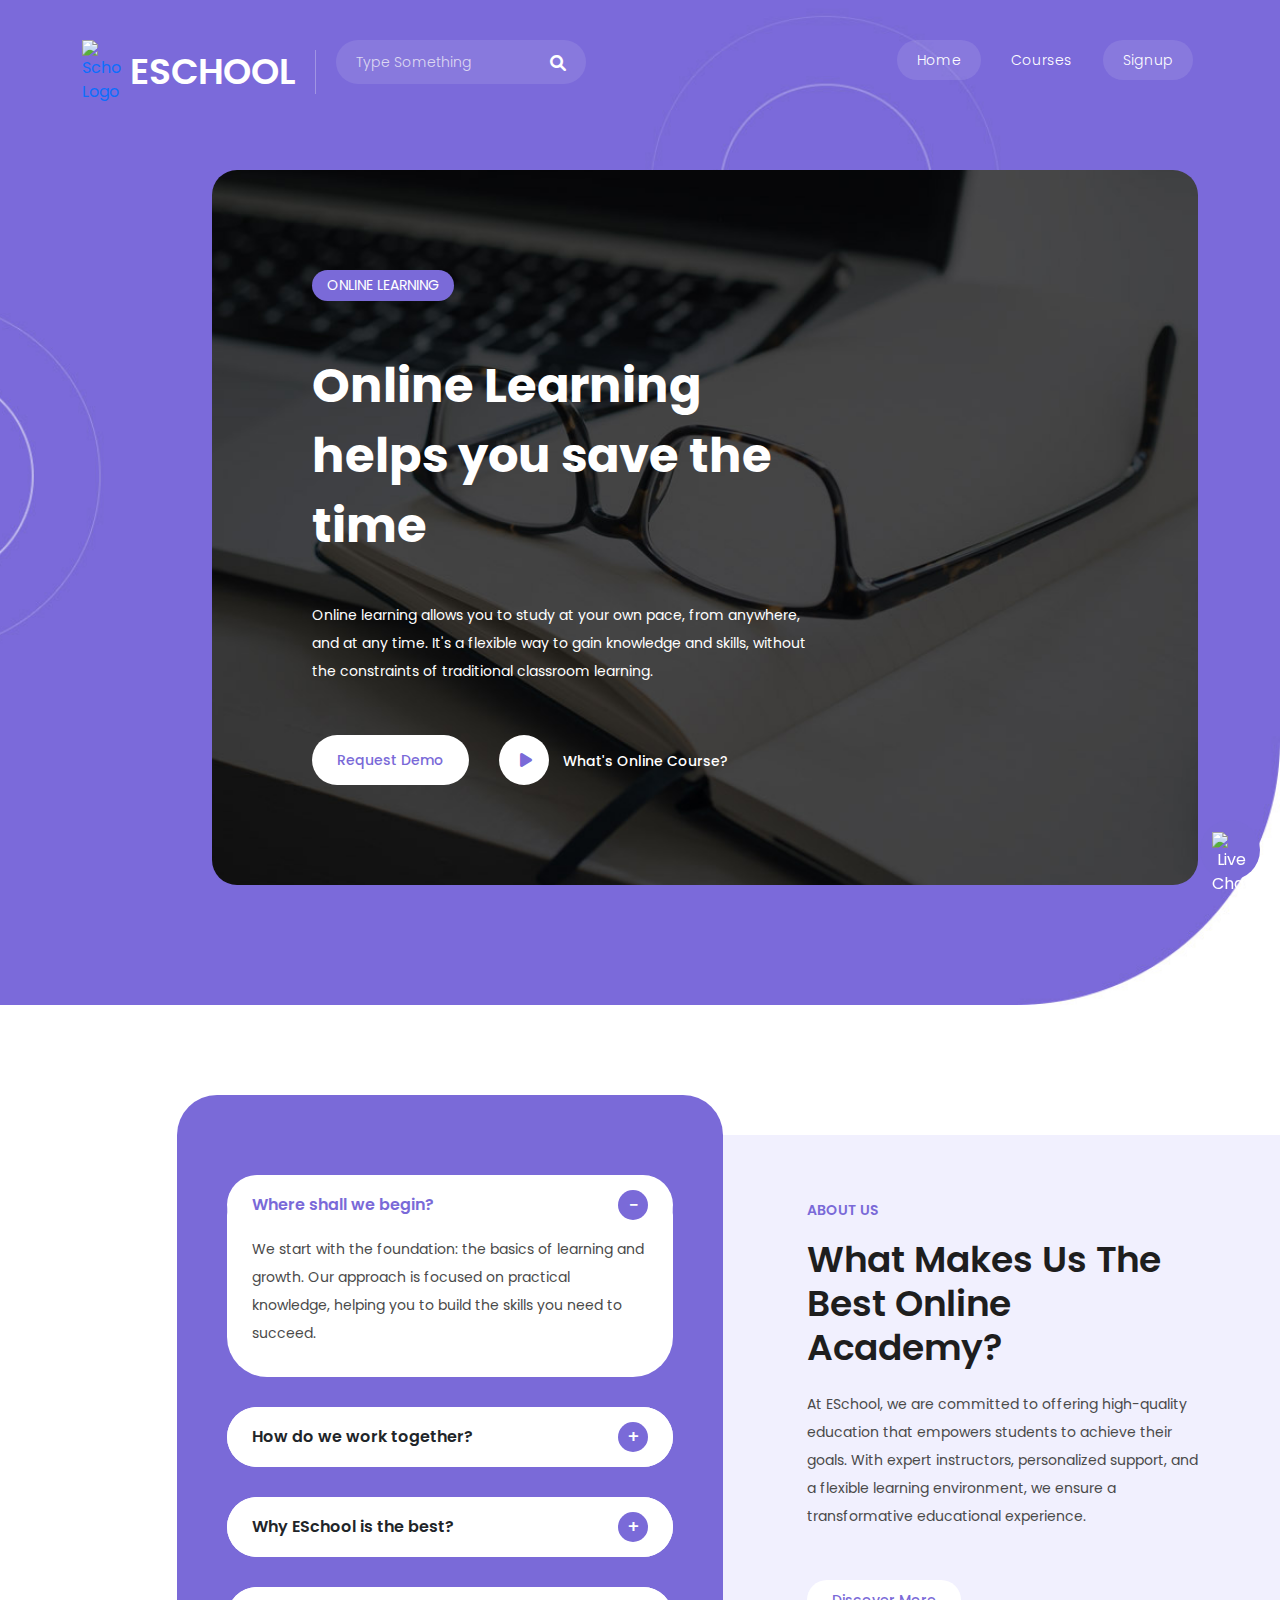
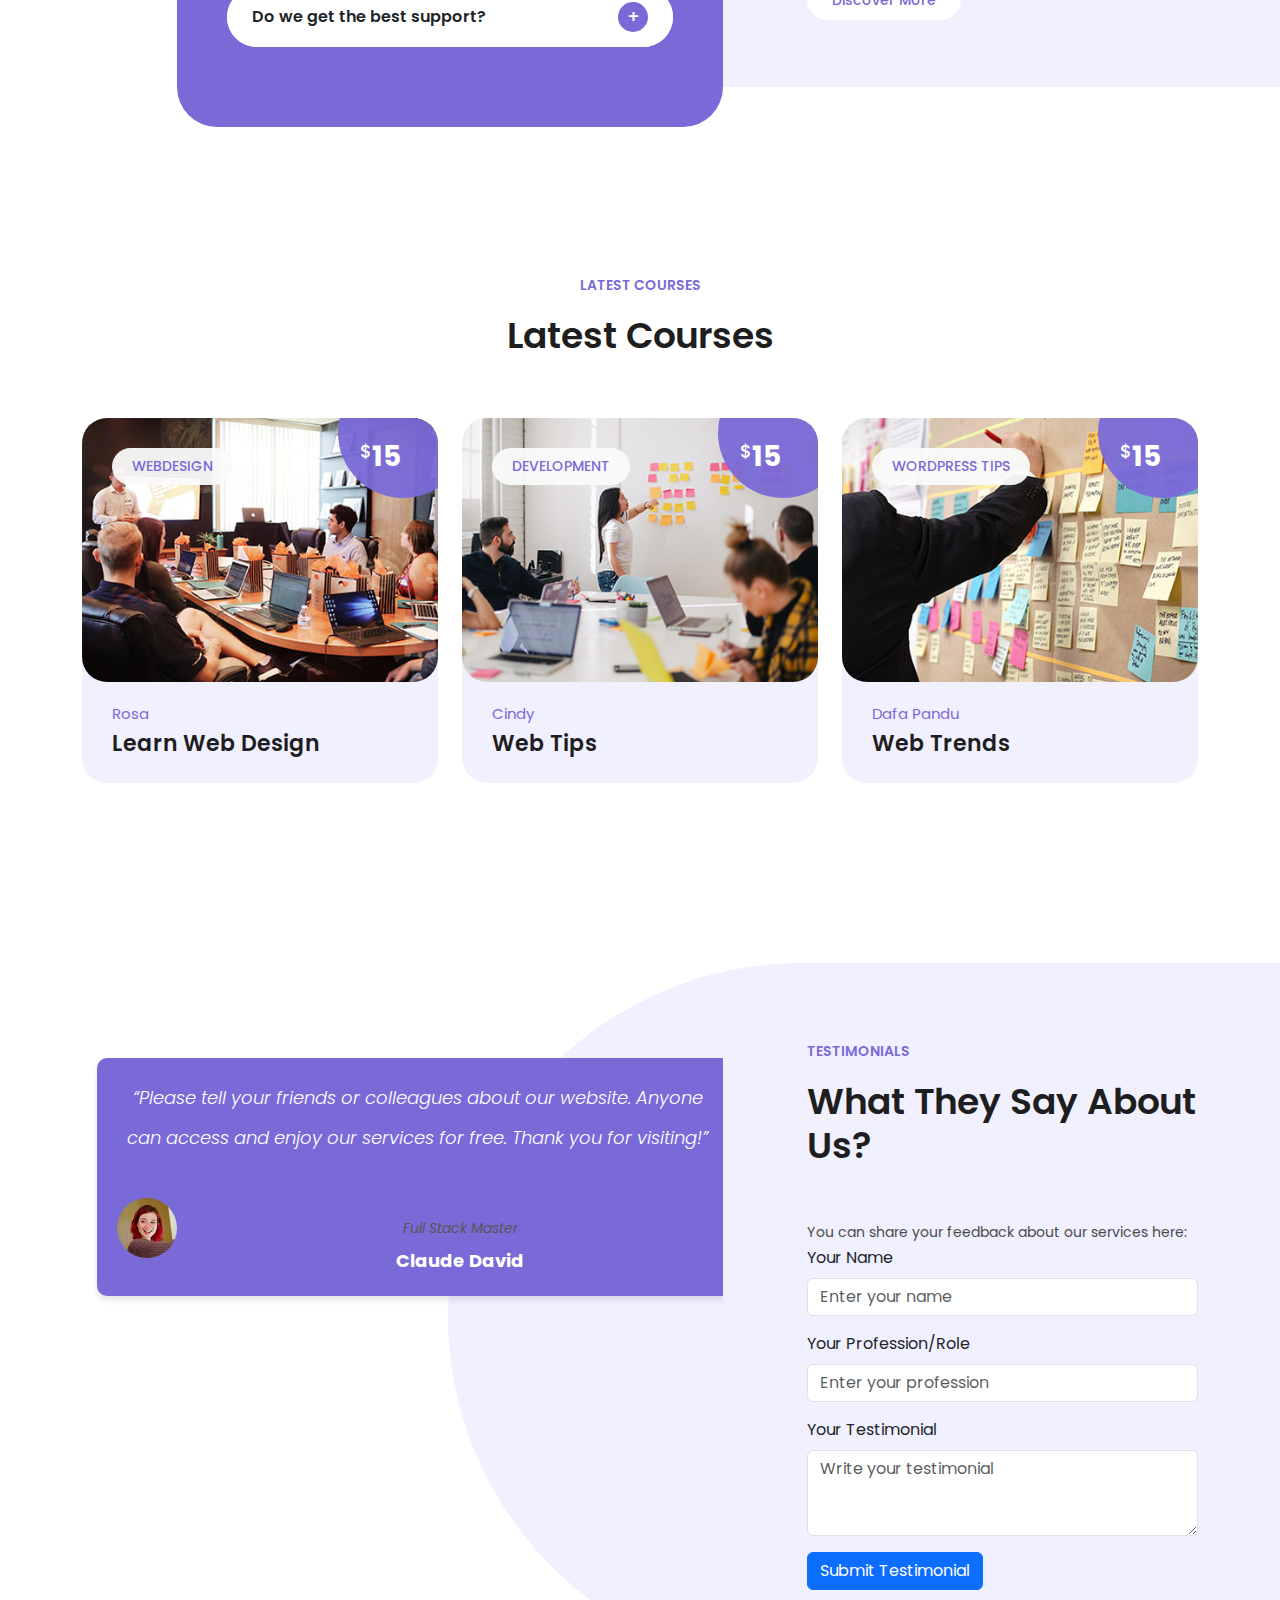
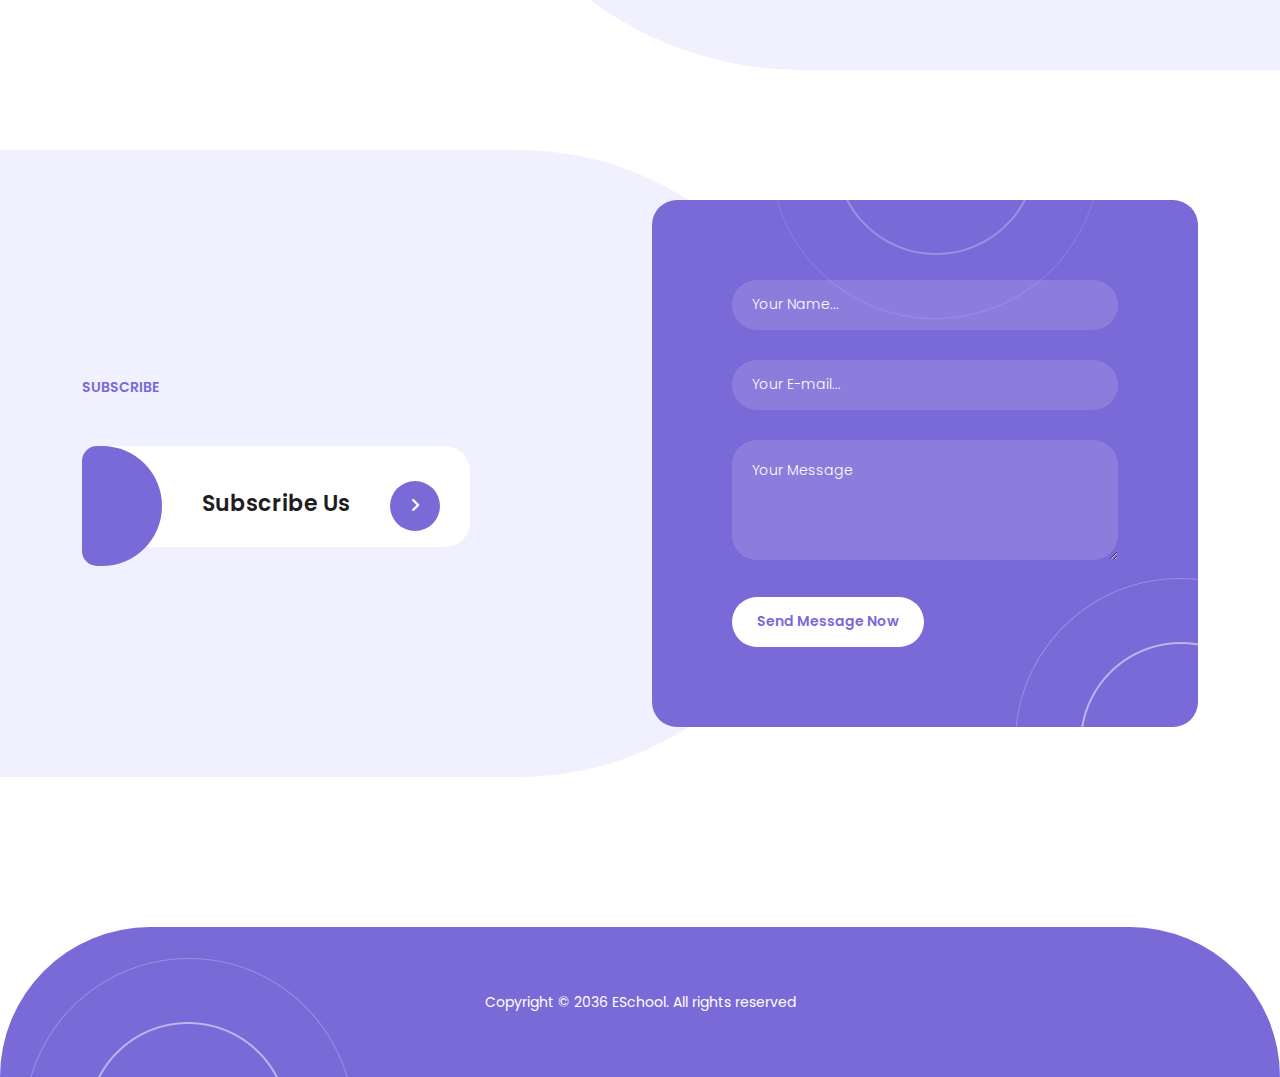
==== commit 81d2b07b: "rangga updates" ====
--- a/index.html
+++ b/index.html
@@ -186,7 +186,7 @@
                 <div class="section-heading">
                     <h6>About Us</h6>
                     <h2>What makes us the best online academy?</h2>
-                    <p>At SCHOLAR, we are committed to offering high-quality education that empowers students to achieve their goals. With expert instructors, personalized support, and a flexible learning environment, we ensure a transformative educational experience.</p>
+                    <p>At ESchool, we are committed to offering high-quality education that empowers students to achieve their goals. With expert instructors, personalized support, and a flexible learning environment, we ensure a transformative educational experience.</p>
                     <div class="main-button">
                         <a href="#">Discover More</a>
                     </div>
@@ -213,10 +213,10 @@
             <div class="thumb">
               <a href="#"><img src="assets/images/course-01.jpg" alt=""></a>
               <span class="category">Webdesign</span>
-              <span class="price"><h6><em>$</em>160</h6></span>
+              <span class="price"><h6><em>$</em>15</h6></span>
             </div>
             <div class="down-content">
-              <span class="author">Stella Blair</span>
+              <span class="author">Rosa</span>
               <h4>Learn Web Design</h4>
             </div>
           </div>
@@ -226,11 +226,11 @@
             <div class="thumb">
               <a href="#"><img src="assets/images/course-02.jpg" alt=""></a>
               <span class="category">Development</span>
-              <span class="price"><h6><em>$</em>340</h6></span>
+              <span class="price"><h6><em>$</em>15</h6></span>
             </div>
             <div class="down-content">
-              <span class="author">Cindy Walker</span>
-              <h4>Web Development Tips</h4>
+              <span class="author">Cindy</span>
+              <h4>Web Tips</h4>
             </div>
           </div>
         </div>
@@ -238,12 +238,12 @@
           <div class="events_item">
             <div class="thumb">
               <a href="#"><img src="assets/images/course-03.jpg" alt=""></a>
-              <span class="category">Wordpress</span>
-              <span class="price"><h6><em>$</em>640</h6></span>
+              <span class="category">Wordpress Tips</span>
+              <span class="price"><h6><em>$</em>15</h6></span>
             </div>
             <div class="down-content">
-              <span class="author">David Hutson</span>
-              <h4>Latest Web Trends</h4>
+              <span class="author">Dafa Pandu</span>
+              <h4>Web Trends</h4>
             </div>
           </div>
         </div>
@@ -333,7 +333,7 @@
   <footer>
     <div class="container">
       <div class="col-lg-12">
-        <p>Copyright © 2036 ESchool Organization. All rights reserved</a></p>
+        <p>Copyright © 2036 ESchool. All rights reserved</a></p>
       </div>
     </div>
   </footer>
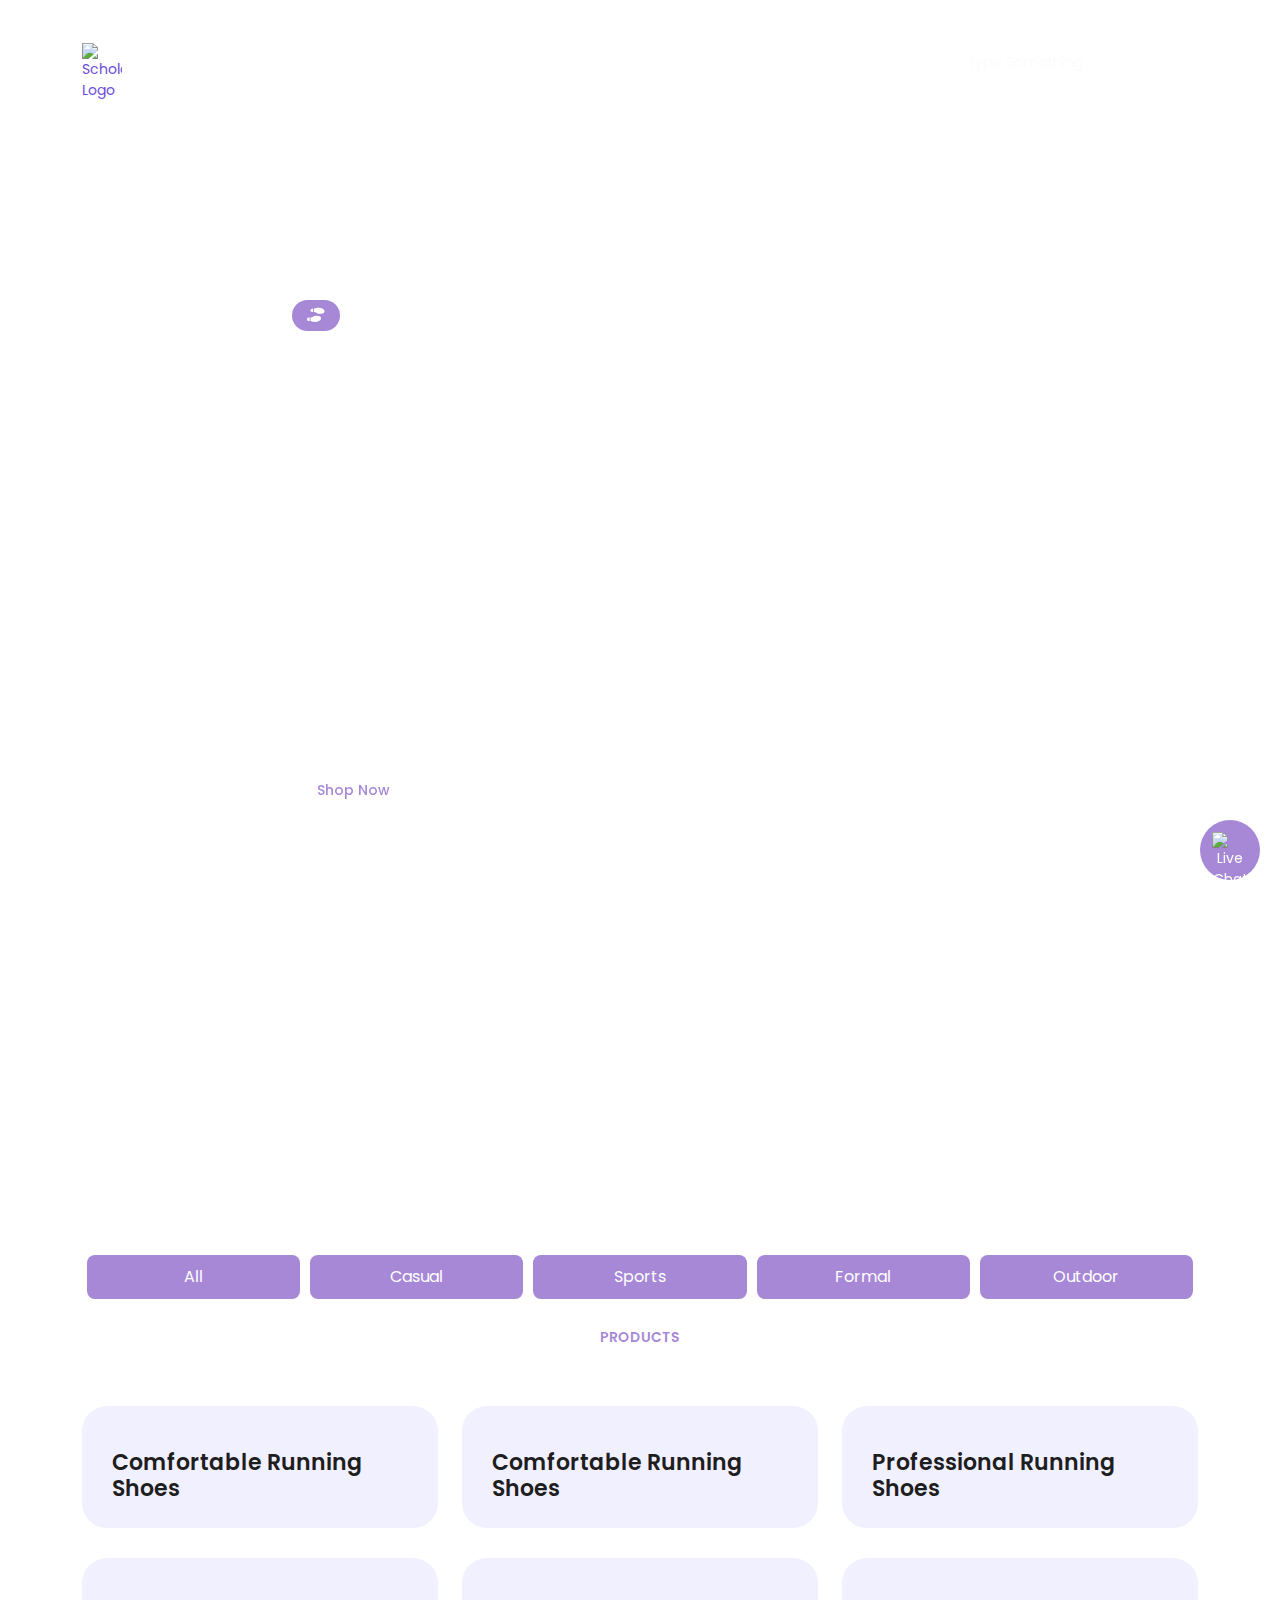
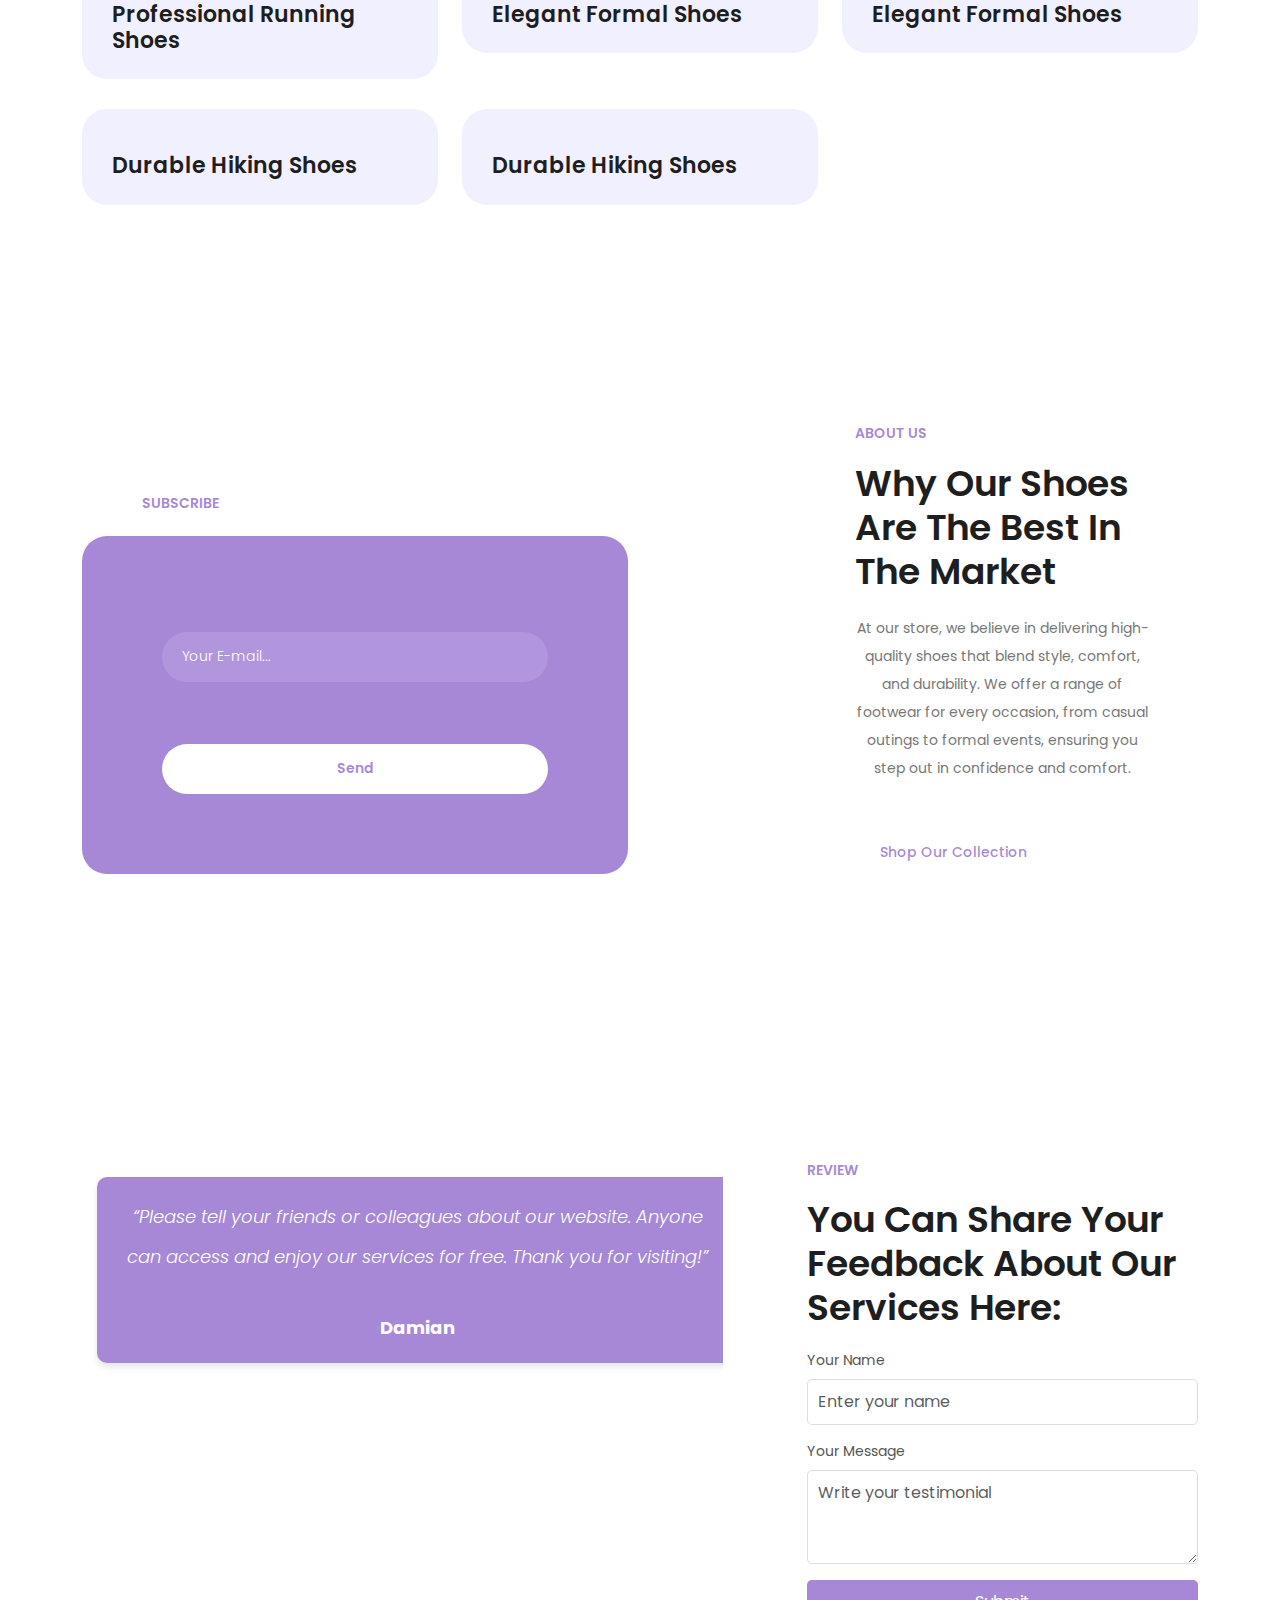
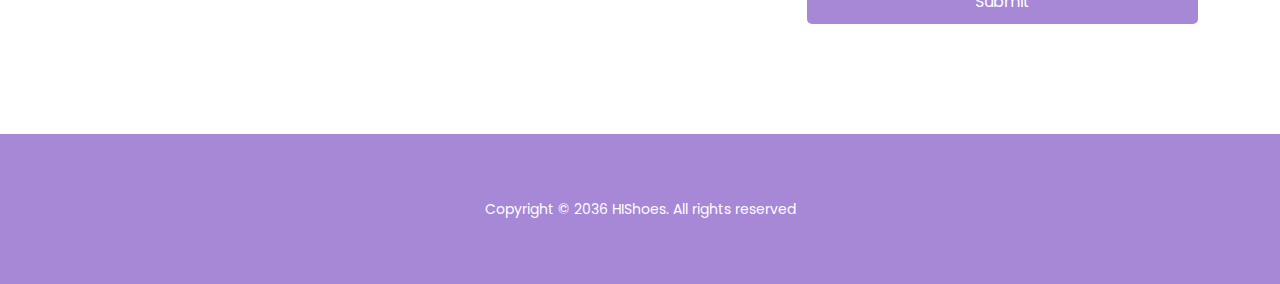
==== commit a008c074: "Imelda" ====
--- a/index.html
+++ b/index.html
@@ -15,6 +15,7 @@
     <link rel="stylesheet" href="assets/css/animate.css">
     <link rel="stylesheet"href="https://unpkg.com/swiper@7/swiper-bundle.min.css"/>
     <link rel="stylesheet" href="assets/css/livechat.css">
+    <link rel="stylesheet" href="assets/css/styles.css">
   </head>
   
 
@@ -32,93 +33,86 @@
     </div>
   </div>
   <!-- ***** Preloader End ***** -->
-
-  <!-- ***** Header Area Start ***** -->
-  <header class="header-area header-sticky">
-    <div class="container">
-        <div class="row">
-            <div class="col-12">
-                <nav class="main-nav">
-                  <a href="index.html" class="logo" style="display: inline-flex; align-items: center;">
-                    <img src="https://cdn-icons-png.flaticon.com/512/864/864685.png" 
-                         alt="Scholar Logo" 
-                         style="width: 40px; height: auto;" />
-                    <h1 class="ms-2" style="margin-bottom: 0;">ESchool</h1>
-                </a>
-                
-   
-
-                    <!-- ***** Logo End ***** -->
-                    <!-- ***** Serach Start ***** -->
-                    <div class="search-input">
-                      <form id="search" action="#">
-                        <input type="text" placeholder="Type Something" id='searchText' name="searchKeyword" onkeypress="handle" />
-                        <i class="fa fa-search"></i>
-                      </form>
-                    </div>
-                    <!-- ***** Serach Start ***** -->
-                    <!-- ***** Menu Start ***** -->
-                    <ul class="nav">
-                      <li class="scroll-to-section"><a href="#top" class="active">Home</a></li>
-                      <li class="scroll-to-section"><a href="#courses">Courses</a></li>
-                      <ul>
-                        <li class="scroll-to-section" id="signup-nav"><a href="signup.html" class="active">Signup</a></li>
-                        
-                        <!-- Dropdown Profile & Logout -->
-                        <li class="scroll-to-section" id="profile-nav" style="display: none;">
-                            <a href="#" id="dropdown-toggle">Profile</a>
-                            <ul id="dropdown-menu" style="display: none;">
-                                <li><a href="#" id="user-profile-name">View Profile</a></li>
-                                <li><a href="#" id="logout-btn">Logout</a></li>
-                            </ul>
-                        </li>
-                    </ul>
-                    <a href="#" id="livechat-button" class="livechat-button" title="Livechat" onclick="toggleChatWindow()">
-                      <img src="https://cdn-icons-png.flaticon.com/128/1370/1370907.png" alt="Live Chat" class="livechat-icon"> <!-- Gambar Icon Chat -->
-                    </a>
-                  
-                    <!-- Live Chat Window -->
-                    <div id="chat-window" class="chat-window">
-                      <div class="chat-header">
-                        <span>Live Chat</span>
-                        <button id="close-chat" onclick="toggleChatWindow()">X</button>
-                      </div>
-                      <div id="chat-messages" class="chat-messages">
-                        <div class="chat-message bot">Hello! How can I assist you today?</div>
-                      </div>
-                      <div class="chat-input">
-                        <input type="text" id="user-input" placeholder="Type your message..." onkeyup="handleInput(event)">
-                        <button onclick="sendMessage()">Send</button>
-                      </div>
-                    </div>
-                    <a class='menu-trigger'>
-                        <span>Menu</span>
-                    </a>
-                    <!-- ***** Menu End ***** -->
-                </nav>
+ <!-- ***** Header Area Start ***** -->
+<header class="header-area header-sticky">
+  <div class="container">
+    <div class="row">
+      <div class="col-12">
+        <nav class="main-nav">
+          <!-- ***** Logo End ***** -->
+          <!-- ***** Logo Start ***** -->
+          <a href="index.html" class="logo" style="display: inline-flex; align-items: center;">
+            <img src="https://cdn-icons-png.flaticon.com/512/418/418281.png" 
+                 alt="Scholar Logo" 
+                 style="width: 40px; height: auto;" />
+            <h1 class="ms-2" style="margin-bottom: 0;">HIShoes</h1>
+          </a>
+          <!-- ***** Logo End ***** -->
+          <ul class="nav">
+          
+            <li class="scroll-to-section" id="profile-nav" style="display: none;">
+              <a href="#" id="dropdown-toggle">Profile</a>
+              <ul id="dropdown-menu" style="display: none;">
+                <li><a href="#" id="user-profile-name">View Profile</a></li>
+                <li><a href="#" id="logout-btn">Logout</a></li>
+              </ul>
+            </li>
+            <li class="scroll-to-section"><a href="#top" class="active">Home</a></li>
+            <li class="scroll-to-section"><a href="#products">Products</a></li>
+            <li class="scroll-to-section" id="signup-nav" style="margin-right: 20px;">
+              <a href="signup.html" class="active">Signup</a>
+            </li>            
+          </ul>
+          <!-- ***** Serach Start ***** -->
+          <div class="search-input" style="float: right;">
+            <form id="search" action="#">
+              <input type="text" placeholder="Type Something" id="searchText" name="searchKeyword" onkeypress="handle" />
+              <i class="fa fa-search"></i>
+            </form>
+          </div>
+          <!-- ***** Serach End ***** -->
+
+          <a href="#" id="livechat-button" class="livechat-button" title="Livechat" onclick="toggleChatWindow()">
+            <img src="https://cdn-icons-png.flaticon.com/128/1370/1370907.png" alt="Live Chat" class="livechat-icon"> <!-- Gambar Icon Chat -->
+          </a>
+        
+          <!-- Live Chat Window -->
+          <div id="chat-window" class="chat-window">
+            <div class="chat-header">
+              <span>Live Chat</span>
+              <button id="close-chat" onclick="toggleChatWindow()">X</button>
             </div>
-        </div>
-    </div>
-  </header>
-  <!-- ***** Header Area End ***** -->
-
-  <div class="main-banner" id="top">
-    <div class="container">
-      <div class="row">
-        <div class="col-lg-12">
-          <div class="owl-carousel owl-banner">
-            <div class="item item-3">
-              <div class="header-text">
-                <span class="category">Online Learning</span>
-                <h2>Online Learning helps you save the time</h2>
-                <p>Online learning allows you to study at your own pace, from anywhere, and at any time. It's a flexible way to gain knowledge and skills, without the constraints of traditional classroom learning.</p>
-                <div class="buttons">
-                  <div class="main-button">
-                    <a href="#">Request Demo</a>
-                  </div>
-                  <div class="icon-button">
-                    <a href="#"><i class="fa fa-play"></i> What's Online Course?</a>
-                  </div>
+            <div id="chat-messages" class="chat-messages">
+              <div class="chat-message bot">Hello! How can I assist you today?</div>
+            </div>
+            <div class="chat-input">
+              <input type="text" id="user-input" placeholder="Type your message..." onkeyup="handleInput(event)">
+              <button onclick="sendMessage()">Send</button>
+            </div>
+          </div>
+        </nav>
+      </div>
+    </div>
+  </div>
+</header>
+<!-- ***** Header Area End ***** -->
+<div class="main-banner" id="top">
+  <div class="container">
+    <div class="row">
+      <div class="col-lg-12">
+        <div class="owl-carousel owl-banner">
+          <div class="item item-3">
+            <div class="header-text">
+              <!-- Mengganti kategori dengan ikon sepatu dari Font Awesome -->
+              <span class="category"><i class="fa fa-shoe-prints"></i></span>
+              <h2>Discover Your Perfect Pair of Shoes</h2>
+              <p>Explore our wide range of stylish and comfortable shoes for all occasions. Whether you're looking for casual wear or sports shoes, we have something for everyone.</p>
+              <div class="buttons">
+                <div class="main-button">
+                  <a href="#">Shop Now</a>
+                </div>
+                <div class="icon-button">
+                  <!-- Tambahkan ikon jika diperlukan di sini -->
                 </div>
               </div>
             </div>
@@ -127,199 +121,157 @@
       </div>
     </div>
   </div>
-  <div class="section about-us">
-    <div class="container">
-        <div class="row">
-            <div class="col-lg-6 offset-lg-1">
-                <div class="accordion" id="accordionExample">
-                    <div class="accordion-item">
-                        <h2 class="accordion-header" id="headingOne">
-                            <button class="accordion-button" type="button" data-bs-toggle="collapse" data-bs-target="#collapseOne" aria-expanded="true" aria-controls="collapseOne">
-                                Where shall we begin?
-                            </button>
-                        </h2>
-                        <div id="collapseOne" class="accordion-collapse collapse show" aria-labelledby="headingOne" data-bs-parent="#accordionExample">
-                            <div class="accordion-body">
-                                We start with the foundation: the basics of learning and growth. Our approach is focused on practical knowledge, helping you to build the skills you need to succeed.
-                            </div>
-                        </div>
-                    </div>
-                    <div class="accordion-item">
-                        <h2 class="accordion-header" id="headingTwo">
-                            <button class="accordion-button collapsed" type="button" data-bs-toggle="collapse" data-bs-target="#collapseTwo" aria-expanded="false" aria-controls="collapseTwo">
-                                How do we work together?
-                            </button>
-                        </h2>
-                        <div id="collapseTwo" class="accordion-collapse collapse" aria-labelledby="headingTwo" data-bs-parent="#accordionExample">
-                            <div class="accordion-body">
-                                Collaboration is at the heart of everything we do. By working together, we share knowledge and strategies that can help you achieve your goals faster and more efficiently.
-                            </div>
-                        </div>
-                    </div>
-                    <div class="accordion-item">
-                        <h2 class="accordion-header" id="headingThree">
-                            <button class="accordion-button collapsed" type="button" data-bs-toggle="collapse" data-bs-target="#collapseThree" aria-expanded="false" aria-controls="collapseThree">
-                                Why ESchool is the best?
-                            </button>
-                        </h2>
-                        <div id="collapseThree" class="accordion-collapse collapse" aria-labelledby="headingThree" data-bs-parent="#accordionExample">
-                            <div class="accordion-body">
-                                ESchool offers a comprehensive and flexible learning experience, with a wide range of courses designed to meet your needs, whether you're just starting or advancing your career.
-                            </div>
-                        </div>
-                    </div>
-                    <div class="accordion-item">
-                        <h2 class="accordion-header" id="headingFour">
-                            <button class="accordion-button collapsed" type="button" data-bs-toggle="collapse" data-bs-target="#collapseFour" aria-expanded="false" aria-controls="collapseFour">
-                                Do we get the best support?
-                            </button>
-                        </h2>
-                        <div id="collapseFour" class="accordion-collapse collapse" aria-labelledby="headingFour" data-bs-parent="#accordionExample">
-                            <div class="accordion-body">
-                                Our support team is always ready to assist you. Whether you're looking for guidance on a course or need technical help, we are committed to providing the best support possible.
-                            </div>
-                        </div>
-                    </div>
-                </div>
-            </div>
-            <div class="col-lg-5 align-self-center">
-                <div class="section-heading">
-                    <h6>About Us</h6>
-                    <h2>What makes us the best online academy?</h2>
-                    <p>At ESchool, we are committed to offering high-quality education that empowers students to achieve their goals. With expert instructors, personalized support, and a flexible learning environment, we ensure a transformative educational experience.</p>
-                    <div class="main-button">
-                        <a href="#">Discover More</a>
-                    </div>
-                </div>
-            </div>
-        </div>
-    </div>
 </div>
-
-  <section class="section courses" id="courses" >
-    <div class="container">
-      <div class="row">
-        <div class="col-lg-12 text-center">
-          <div class="section-heading">
-            <h6>Latest Courses</h6>
-            <h2>Latest Courses</h2>
-          </div>
-        </div>
-      </div>
-
-      <div class="row event_box">
-        <div class="col-lg-4 col-md-6 align-self-center mb-30 event_outer col-md-6 design">
-          <div class="events_item">
-            <div class="thumb">
-              <a href="#"><img src="assets/images/course-01.jpg" alt=""></a>
-              <span class="category">Webdesign</span>
-              <span class="price"><h6><em>$</em>15</h6></span>
-            </div>
-            <div class="down-content">
-              <span class="author">Rosa</span>
-              <h4>Learn Web Design</h4>
-            </div>
-          </div>
-        </div>
-        <div class="col-lg-4 col-md-6 align-self-center mb-30 event_outer col-md-6  development">
-          <div class="events_item">
-            <div class="thumb">
-              <a href="#"><img src="assets/images/course-02.jpg" alt=""></a>
-              <span class="category">Development</span>
-              <span class="price"><h6><em>$</em>15</h6></span>
-            </div>
-            <div class="down-content">
-              <span class="author">Cindy</span>
-              <h4>Web Tips</h4>
-            </div>
-          </div>
-        </div>
-        <div class="col-lg-4 col-md-6 align-self-center mb-30 event_outer col-md-6 design wordpress">
-          <div class="events_item">
-            <div class="thumb">
-              <a href="#"><img src="assets/images/course-03.jpg" alt=""></a>
-              <span class="category">Wordpress Tips</span>
-              <span class="price"><h6><em>$</em>15</h6></span>
-            </div>
-            <div class="down-content">
-              <span class="author">Dafa Pandu</span>
-              <h4>Web Trends</h4>
-            </div>
-          </div>
-        </div>
-    </div>
-  </section>
-  
-  <div class="section testimonials">
-    <div class="container">
-        <div class="row">
-            <div class="col-lg-7">
-                <div class="owl-carousel owl-testimonials" id="testimonials-carousel">
-                    <!-- Testimonial items will be dynamically added here -->
-                </div>
-            </div>
-            <div class="col-lg-5 align-self-center">
-                <div class="section-heading">
-                    <h6>TESTIMONIALS</h6>
-                    <h2>What they say about us?</h2>
-                    <p>You can share your feedback about our services here:</p>
-                    <form id="testimonial-form">
-                        <div class="mb-3">
-                            <label for="name" class="form-label">Your Name</label>
-                            <input type="text" class="form-control" id="name" placeholder="Enter your name" required>
-                        </div>
-                        <div class="mb-3">
-                            <label for="category" class="form-label">Your Profession/Role</label>
-                            <input type="text" class="form-control" id="category" placeholder="Enter your profession" required>
-                        </div>
-                        <div class="mb-3">
-                            <label for="message" class="form-label">Your Testimonial</label>
-                            <textarea class="form-control" id="message" rows="3" placeholder="Write your testimonial" required></textarea>
-                        </div>
-                        <button type="submit" class="btn btn-primary">Submit Testimonial</button>
-                    </form>
-                </div>
-            </div>
-        </div>
-    </div>
-</div>
-
-  <div class="contact-us section" id="contact">
-    <div class="container">
-      <div class="row">
-        <div class="col-lg-6  align-self-center">
+<section class="section courses" id="products">
+  <div class="container">
+    <!-- Kategori Filter Bar (Navbar style) -->
+    <div class="row">
+      <div class="col-lg-12 text-center">
+        <div class="category-filter">
+          <button class="filter-btn active" data-filter="*">All</button>
+          <button class="filter-btn" data-filter=".casual">Casual</button>
+          <button class="filter-btn" data-filter=".sports">Sports</button>
+          <button class="filter-btn" data-filter=".formal">Formal</button>
+          <button class="filter-btn" data-filter=".outdoor">Outdoor</button>
+        </div>
+      </div>
+    </div>
+
+    <!-- Judul dan Deskripsi -->
+    <div class="row">
+      <div class="col-lg-12 text-center">
+        <div class="section-heading">
+          <h6>Products</h6>
+         
+        </div>
+      </div>
+    </div>
+
+    <!-- Daftar Produk -->
+    <div class="row event_box">
+      <!-- Casual Products -->
+      <div class="col-lg-4 col-md-6 align-self-center mb-30 event_outer casual">
+        <div class="events_item">
+          <div class="thumb">
+            <a href="#"><img src="https://images-cdn.ubuy.co.id/655b5e9577442d74860aa414-fashion-running-sneaker-for-men-shoes.jpg" alt=""></a>
+            <span class="price"><h6><em>$</em>50</h6></span>
+          </div>
+          <div class="down-content">
+            <h4>Comfortable Running Shoes</h4>
+          </div>
+        </div>
+      </div>
+      <div class="col-lg-4 col-md-6 align-self-center mb-30 event_outer casual">
+        <div class="events_item">
+          <div class="thumb">
+            <a href="#"><img src="https://images-cdn.ubuy.co.id/655b5e9577442d74860aa414-fashion-running-sneaker-for-men-shoes.jpg" alt=""></a>
+            <span class="price"><h6><em>$</em>50</h6></span>
+          </div>
+          <div class="down-content">
+            <h4>Comfortable Running Shoes</h4>
+          </div>
+        </div>
+      </div>
+
+      <!-- Sports Products -->
+      <div class="col-lg-4 col-md-6 align-self-center mb-30 event_outer sports">
+        <div class="events_item">
+          <div class="thumb">
+            <a href="#"><img src="https://images-cdn.ubuy.co.id/655b5e9577442d74860aa414-fashion-running-sneaker-for-men-shoes.jpg" alt=""></a>
+            <span class="price"><h6><em>$</em>75</h6></span>
+          </div>
+          <div class="down-content">
+            <h4>Professional Running Shoes</h4>
+          </div>
+        </div>
+      </div>
+      <div class="col-lg-4 col-md-6 align-self-center mb-30 event_outer sports">
+        <div class="events_item">
+          <div class="thumb">
+            <a href="#"><img src="https://images-cdn.ubuy.co.id/655b5e9577442d74860aa414-fashion-running-sneaker-for-men-shoes.jpg" alt=""></a>
+            <span class="price"><h6><em>$</em>75</h6></span>
+          </div>
+          <div class="down-content">
+            <h4>Professional Running Shoes</h4>
+          </div>
+        </div>
+      </div>
+
+      <!-- Formal Products -->
+      <div class="col-lg-4 col-md-6 align-self-center mb-30 event_outer formal">
+        <div class="events_item">
+          <div class="thumb">
+            <a href="#"><img src="https://images-cdn.ubuy.co.id/655b5e9577442d74860aa414-fashion-running-sneaker-for-men-shoes.jpg" alt=""></a>
+            <span class="price"><h6><em>$</em>100</h6></span>
+          </div>
+          <div class="down-content">
+            <h4>Elegant Formal Shoes</h4>
+          </div>
+        </div>
+      </div>
+      <div class="col-lg-4 col-md-6 align-self-center mb-30 event_outer formal">
+        <div class="events_item">
+          <div class="thumb">
+            <a href="#"><img src="https://images-cdn.ubuy.co.id/655b5e9577442d74860aa414-fashion-running-sneaker-for-men-shoes.jpg" alt=""></a>
+            <span class="price"><h6><em>$</em>100</h6></span>
+          </div>
+          <div class="down-content">
+            <h4>Elegant Formal Shoes</h4>
+          </div>
+        </div>
+      </div>
+
+      <!-- Outdoor Products -->
+      <div class="col-lg-4 col-md-6 align-self-center mb-30 event_outer outdoor">
+        <div class="events_item">
+          <div class="thumb">
+            <a href="#"><img src="https://images-cdn.ubuy.co.id/655b5e9577442d74860aa414-fashion-running-sneaker-for-men-shoes.jpg" alt=""></a>
+            <span class="price"><h6><em>$</em>120</h6></span>
+          </div>
+          <div class="down-content">
+            <h4>Durable Hiking Shoes</h4>
+          </div>
+        </div>
+      </div>
+      <div class="col-lg-4 col-md-6 align-self-center mb-30 event_outer outdoor">
+        <div class="events_item">
+          <div class="thumb">
+            <a href="#"><img src="https://images-cdn.ubuy.co.id/655b5e9577442d74860aa414-fashion-running-sneaker-for-men-shoes.jpg" alt=""></a>
+            <span class="price"><h6><em>$</em>120</h6></span>
+          </div>
+          <div class="down-content">
+            <h4>Durable Hiking Shoes</h4>
+          </div>
+        </div>
+      </div>
+    </div>
+  </div>
+</section>
+<div class="section about-us">
+  <div class="container">
+    <div class="row">
+      <!-- Bagian Contact Us di kiri -->
+      <div class="col-lg-6">
+        <div class="contact-us section" id="contact">
           <div class="section-heading">
             <h6>Subscribe</h6>
-            <div class="special-offer">
-              <span class="offer"><br><em></em></span>
-              <h6><em></em></h6>
-              <h4>Subscribe Us</h4>
-              <a href="#"><i class="fa fa-angle-right"></i></a>
-            </div>
-          </div>
-        </div>
-        <div class="col-lg-6">
+            <br>
+          </div>
           <div class="contact-us-content">
             <form id="contact-form" action="" method="post">
               <div class="row">
+                <div class="col-lg-12 mb-3">
+                </div>
+                <div class="col-lg-12 mb-3">
+                  <fieldset>
+                    <input type="email" name="email" id="email" pattern="[^ @]*@[^ @]*" placeholder="Your E-mail..." required class="form-control">
+                  </fieldset>
+                </div>
+                <div class="col-lg-12 mb-3">
+                </div>
                 <div class="col-lg-12">
                   <fieldset>
-                    <input type="name" name="name" id="name" placeholder="Your Name..." autocomplete="on" required>
-                  </fieldset>
-                </div>
-                <div class="col-lg-12">
-                  <fieldset>
-                    <input type="text" name="email" id="email" pattern="[^ @]*@[^ @]*" placeholder="Your E-mail..." required="">
-                  </fieldset>
-                </div>
-                <div class="col-lg-12">
-                  <fieldset>
-                    <textarea name="message" id="message" placeholder="Your Message"></textarea>
-                  </fieldset>
-                </div>
-                <div class="col-lg-12">
-                  <fieldset>
-                    <button type="submit" id="form-submit" class="orange-button">Send Message Now</button>
+                    <button type="submit" id="form-submit" class="orange-button">Send</button>
                   </fieldset>
                 </div>
               </div>
@@ -327,13 +279,56 @@
           </div>
         </div>
       </div>
-    </div>
-  </div>
+      <!-- Bagian About Us di kanan -->
+      <div class="col-lg-5 offset-lg-1 align-self-center" style="background-image: url(''); background-size: cover; background-position: center; padding: 60px; color: #fff;">
+        <div class="section-heading">
+          <h6>About Us</h6>
+          <h2>Why Our Shoes Are the Best in the Market</h2>
+          <p>At our store, we believe in delivering high-quality shoes that blend style, comfort, and durability. We offer a range of footwear for every occasion, from casual outings to formal events, ensuring you step out in confidence and comfort.</p>
+          <div class="main-button">
+            <a href="#">Shop Our Collection</a>
+          </div>
+        </div>
+      </div>
+    </div>
+  </div>
+</div>
+
+
+<div class="section testimonials">
+  <div class="container">
+      <div class="row">
+          <div class="col-lg-7">
+              <div class="owl-carousel owl-testimonials" id="testimonials-carousel">
+                  <!-- Testimonial items will be dynamically added here -->
+              </div>
+          </div>
+          <div class="col-lg-5 align-self-center">
+              <div class="section-heading">
+                  <h6>Review</h6>
+                  <h2>You can share your feedback about our services here:</h2>
+                  
+                  <form id="testimonial-form">
+                      <div class="mb-3">
+                          <label for="name" class="form-label">Your Name</label>
+                          <input type="text" class="form-control" id="names" placeholder="Enter your name" required>
+                      </div>
+                      <div class="mb-3">
+                          <label for="message" class="form-label">Your Message</label>
+                          <textarea class="form-control" id="messages" rows="3" placeholder="Write your testimonial" required></textarea>
+                      </div>
+                      <button type="submit" class="btn btn-primary">Submit</button>
+                  </form>
+              </div>
+          </div>
+      </div>
+  </div>
+</div>
 
   <footer>
     <div class="container">
       <div class="col-lg-12">
-        <p>Copyright © 2036 ESchool. All rights reserved</a></p>
+        <p>Copyright © 2036 HIShoes. All rights reserved</a></p>
       </div>
     </div>
   </footer>
--- a/assets/css/templatemo-scholar.css
+++ b/assets/css/templatemo-scholar.css
@@ -89,12 +89,12 @@
 }
 
 ::selection {
-  background: #7a6ad8;
+  background: #926dced0;
   color: #fff;
 }
 
 ::-moz-selection {
-  background: #7a6ad8;
+  background: #926dced0;
   color: #fff;
 }
 
@@ -116,12 +116,12 @@
 }
 
 .section-heading h2 em {
-  color: #7a6ad8;
+  color: #926dced0;
   font-style: normal;
 }
 
 .section-heading h6 {
-  color: #7a6ad8;
+  color: #926dced0;
   font-size: 14px;
   text-transform: uppercase;
   font-weight: 600;
@@ -130,7 +130,7 @@
 .main-button a {
   display: inline-block;
   background-color: #fff;
-  color: #7a6ad8;
+  color: #926dced0;
   font-size: 14px;
   font-weight: 500;
   height: 40px;
@@ -141,7 +141,7 @@
 }
 
 .main-button a:hover {
-  background-color: #7a6ad8;
+  background-color: #926dced0;
   color: #fff;
 }
 
@@ -218,7 +218,7 @@
   height: 16px;
   top: 12px;
   left: 15px;
-  background: #7a6ad8;
+  background: #926dced0;
   border-radius: 50%;
   -webkit-transform: translateX(0);
   transform: translateX(0);
@@ -241,7 +241,7 @@
   width: 16px;
   height: 16px;
   margin-left: 16px;
-  background: #7a6ad8;
+  background: #926dced0;
   border-radius: 50%;
 }
 
@@ -254,8 +254,8 @@
 */
 
 .background-header {
-  background-color: #7a6ad8 !important;
-  border-radius: 0px 0px 25px 25px;
+  background-color: #926dced0 !important;
+  border-radius: 0px 0px 0px 0px;
   height: 80px!important;
   position: fixed!important;
   top: 0!important;
@@ -284,6 +284,7 @@
 .header-area .main-nav {
   background: transparent;
   display: flex
+  
 }
 
 .header-area .main-nav .logo {
@@ -575,7 +576,7 @@
   }
   .header-area.header-sticky .nav li a:hover,
   .header-area.header-sticky .nav li a.active {
-    color: #7a6ad8!important;
+    color: #926dced0!important;
     opacity: 1;
   }
   .header-area.header-sticky .nav li.search-icon a {
@@ -636,7 +637,7 @@
 */
 
 .main-banner {
-  background-image: url(../images/banner-bg.jpg);
+background-image: url(https://i.pinimg.com/736x/5f/67/b8/5f67b85cb7d8a81fa57e014724a2581e.jpg);
   background-position: right bottom;
   background-repeat: no-repeat;
   background-size: cover;
@@ -644,28 +645,31 @@
 }
 
 .main-banner .item-1 {
-  background-image: url(../images/banner-item-01.jpg);
+  background-image: url(https://i.pinimg.com/564x/f1/84/8c/f1848cb5c7ff2903d5c913033abf1d7e.jpg);
 }
 
 .main-banner .item-2 {
+  
   background-image: url(../images/banner-item-02.jpg);
 }
 
 .main-banner .item-3 {
-  background-image: url(../images/banner-item-03.jpg);
+  background-image: url();
+
+
 }
 
 .main-banner .item {
   background-repeat: no-repeat;
   background-position: center center;
   background-size: cover;
-  border-radius: 25px;
-  padding: 100px 100px;
+  border-radius: 15px;
+  padding: 130px 80px;
   margin-left: 130px;
 }
 
 .main-banner .item span.category {
-  background-color: #7a6ad8;
+  background-color: #926dced0;
   color: #fff;
   font-size: 14px;
   text-transform: uppercase;
@@ -700,7 +704,7 @@
 
 .main-banner .item .buttons .main-button a {
   font-size: 14px;
-  color: #7a6ad8;
+  color: #926dced0;
   background-color: #fff;
   display: inline-block;
   height: 50px;
@@ -711,7 +715,7 @@
 }
 
 .main-banner .item .buttons .icon-button i {
-  color: #7a6ad8;
+  color: #926dced0;
   background-color: #fff;
   display: inline-block;
   height: 50px;
@@ -784,7 +788,7 @@
   display: inline-block;
   text-align: center;
   line-height: 190px;
-  background-color: #7a6ad8;
+  background-color: #926dced0;
   border-radius: 50%;
   position: absolute;
   right: 0;
@@ -847,7 +851,7 @@
 .accordion {
   margin-top: -40px;
   margin-bottom: -40px;
-  background-color: #7a6ad8;
+  background-color: #926dced0;
   border-radius: 40px;
   padding: 80px 50px 50px 50px;
 }
@@ -866,7 +870,7 @@
 }
 
 .accordion-button:not(.collapsed) {
-  color: #7a6ad8;
+  color: #926dced0;
   background-color: #fff;
 }
 
@@ -888,7 +892,7 @@
   text-align: center;
   line-height: 30px;
   border-radius: 50%;
-  background-color: #7a6ad8;
+  background-color: #926dced0;
   color: #fff;
 }
 
@@ -917,7 +921,7 @@
 
 /* 
 ---------------------------------------------
-Courses Style
+Shoes Style
 --------------------------------------------- 
 */
 
@@ -954,7 +958,7 @@
 
 .event_filter li a.is_active,
 .event_filter li a:hover {
-  color: #7a6ad8;
+  color: #926dced0;
 }
 
 .events_item .thumb {
@@ -973,7 +977,7 @@
   top: 30px;
   font-size: 14px;
   text-transform: uppercase;
-  color: #7a6ad8;
+  color: #926dced0;
   background-color: rgba(250, 250, 250, 0.95);
   padding: 8px 20px;
   border-radius: 25px;
@@ -983,18 +987,18 @@
 
 .events_item .thumb span.price {
   position: absolute;
-  right: -30px;
-  top: -50px;
-  background-color: rgba(122, 106, 216, 0.95);
+  right: -42px;
+  top: 310px;
+  background-color: #926dced0;
   width: 130px;
   height: 130px;
-  border-radius: 50%;
+  border-radius: 25%;
   display: inline-block;
   transition: all .3s;
 }
 
 .events_item .thumb span.price h6 {
-  margin-top: 72px;
+  margin-top: 45px;
   margin-left: 22px;
   font-size: 28px;
   text-transform: uppercase;
@@ -1023,7 +1027,7 @@
 }
 
 .events_item .down-content span.author {
-  color: #7a6ad8;
+  color: #926dced0;
   font-size: 15px;
   display: inline-block;
   margin-bottom: 6px;
@@ -1034,9 +1038,12 @@
   font-weight: 600;
   transition: all .3s;
 }
+.section {
+  background-color: #ffffff;
+}
 
 .events_item:hover .down-content h4 {
-  color: #7a6ad8;
+  color: #926dced0;
 }
 
 .events_item:hover .thumb span.price {
@@ -1064,7 +1071,7 @@
   z-index: -1;
   width: 95%;
   height: 100%;
-  background-color: #7a6ad8;
+  background-color: #926dced0;
   content: '';
   border-top-right-radius: 500px;
   border-bottom-right-radius: 500px;
@@ -1143,7 +1150,7 @@
 }
 
 .team-member .main-content span.category {
-  color: #7a6ad8;
+  color: #926dced0;
   font-size: 15px;
 }
 
@@ -1161,7 +1168,7 @@
 
 .team-member .main-content ul li a {
   background-color: #fff;
-  color: #7a6ad8;
+  color: #926dced0;
   display: inline-block;
   text-align: center;
   line-height: 40px;
@@ -1173,7 +1180,7 @@
 }
 
 .team-member .main-content ul li a:hover {
-  background-color: #7a6ad8;
+  background-color: #926dced0;
   color: #fff;
 }
 
@@ -1215,7 +1222,7 @@
 }
 
 .testimonials .item {
-  background-color: #7a6ad8;
+  background-color: #926dced0;
   border-radius: 25px;
   padding: 80px;
 }
@@ -1265,7 +1272,7 @@
   line-height: 50px;
   font-size: 24px;
   display: inline-block;
-  color: #7a6ad8;
+  color: #926dced0;
   background-color: #fff;
   border-radius: 50%;
   box-shadow: 0px 0px 5px rgba(0, 0, 0, 0.10);
@@ -1332,7 +1339,7 @@
 .events .item ul li span.category {
   font-size: 14px;
   text-transform: uppercase;
-  color: #7a6ad8;
+  color: #926dced0;
   background-color: #fff;
   padding: 8px 20px;
   border-radius: 25px;
@@ -1355,7 +1362,7 @@
 
 .events .item ul li h6 {
   font-size: 16px;
-  color: #7a6ad8;
+  color: #926dced0;
   font-weight: 600;
 }
 
@@ -1363,7 +1370,7 @@
   position: absolute;
   right: 0;
   top: 22px;
-  background-color: #7a6ad8;
+  background-color: #926dced0;
   width: 60px;
   height: 120px;
   display: inline-block;
@@ -1425,7 +1432,7 @@
   position: absolute;
   left: 0;
   top: 0;
-  background-color: #7a6ad8;
+  background-color: #926dced0;
   width: 80px;
   padding: 30px 8px;
   line-height: 25px;
@@ -1455,7 +1462,7 @@
 
 .contact-us .special-offer h6 em {
   font-style: normal;
-  color: #7a6ad8;
+  color: #926dced0;
   font-weight: 600;
 }
 
@@ -1466,7 +1473,7 @@
 
 .contact-us .special-offer h4 em {
   font-style: normal;
-  color: #7a6ad8;
+  color: #926dced0;
 }
 
 .contact-us .special-offer a {
@@ -1478,7 +1485,7 @@
   display: inline-block;
   text-align: center;
   line-height: 50px;
-  background-color: #7a6ad8;
+  background-color: #926dced0;
   color: #fff;
   border-radius: 50%;
 }
@@ -1486,7 +1493,7 @@
 .contact-us .contact-us-content {
   border-radius: 25px;
   padding: 80px;
-  background-color: #7a6ad8;
+  background-color: #926dced0;
   position: relative;
   z-index: 1;
 }
@@ -1563,7 +1570,7 @@
   background-color: #fff;
   padding: 0px 25px;
   border-radius: 25px;
-  color: #7a6ad8;
+  color: #926dced0;
   transition: all .4s;
   position: relative;
   z-index: 3;
@@ -1605,12 +1612,12 @@
 */
 
 footer {
-  margin-top: 150px;
-  position: relative;
-  background-color: #7a6ad8;
+  margin-top: 30px;
+  position: relative;
+  background-color: #926dced0;
   vertical-align: middle;
-  min-height: 150px;
-  border-radius: 150px 150px 0px 0px;
+  min-height: 20px;
+  border-radius: 0px 0px 0px 0px;
 }
 
 footer p {
@@ -1632,7 +1639,7 @@
 }
 
 footer::before {
-  background: url(../images/contact-dec-01.png);
+  /* /*background: url(../images/contact-dec-01.png);* */
   position: absolute;
   left: 30px;
   transform: rotate(180deg);
@@ -1756,7 +1763,7 @@
     margin-top: 30px;
   }
   .about-us .main-button a {
-    background-color: #7a6ad8;
+    background-color: #926dced0;
     color: #fff;
   }
   .courses {
@@ -1860,7 +1867,7 @@
     padding: 30px;
   }
   footer {
-    margin-top: 30px;
+    margin-top: 10pxpx;
   }
 }
 
--- a/assets/css/livechat.css
+++ b/assets/css/livechat.css
@@ -4,7 +4,7 @@
     position: fixed;
     bottom: 20px;
     right: 20px;
-    background-color: #7a6ad8;
+    background-color: #926dced0;
     color: white;
     padding: 12px;
     border-radius: 50%;
@@ -15,6 +15,18 @@
     height: 60px;
   }
   
+  /* Close button styling */
+#close-chat {
+  font-size: 24px; /* Increase size of X */
+  background: none;
+  border: none;
+  color: #7e60add0;  /* Set color to the specified soft purple */
+  cursor: pointer;
+}
+
+#close-chat:hover {
+  color: #7a4e9e;  /* Slightly darker shade when hovering */
+}
   #livechat-button img {
     width: 40px; /* Ukuran gambar icon */
     height: 40px; /* Ukuran gambar icon */
@@ -36,7 +48,7 @@
   }
   
   .chat-header {
-    background-color: #7a6ad8;
+    background-color: #926dced0;
     padding: 10px;
     color: white;
     font-size: 16px;
@@ -65,7 +77,7 @@
   }
   
   .chat-message.user {
-    background-color: #7a6ad8;
+    background-color: #926dced0;
     color: white;
     align-self: flex-end;
   }
@@ -84,7 +96,7 @@
   }
   
   .chat-input button {
-    background-color: #7a6ad8;
+    background-color: #926dced0;
     color: white;
     padding: 10px;
     margin-left: 8px;
--- a/assets/css/styles.css
+++ b/assets/css/styles.css
@@ -0,0 +1,217 @@
+
+
+
+
+
+
+/* Navbar Filter */
+.category-filter {
+  display: flex;
+  justify-content: center;
+  margin-bottom: 30px;
+}
+
+.category-filter .filter-btn {
+  background-color: #926dced0;
+  padding: 10px 20px;
+  margin: 0 5px;
+  border: none;
+  cursor: pointer;
+  font-size: 16px;
+  transition: background-color 0.3s ease;
+}
+
+.category-filter .filter-btn.active {
+  background-color: #926dced0;
+  color: white;
+}
+
+.category-filter .filter-btn:hover {
+  background-color: #e1e1e1;
+}
+
+/* Styling untuk produk */
+.events_item {
+  position: relative;
+}
+
+.events_item .thumb {
+  position: relative;
+}
+/* Styling untuk label harga di kiri bawah */
+.events_item .thumb .price {
+  position: absolute;
+  bottom: 100px;
+  left: 10px;
+  background-color: rgba(0, 0, 0, 0.7); /* Gelap dengan transparansi */
+  color: white;
+  
+  padding: 10px 15px;
+  font-size: 18px;
+  font-weight: bold;
+  border-radius: 5px;
+  box-shadow: 0px 4px 6px rgba(0, 0, 0, 0.3);
+  z-index: 0px; /* Pastikan label harga tetap di atas gambar */
+}
+
+/* Gambar produk tetap di background dengan properti responsif */
+.events_item .thumb img {
+  width: 100%;
+  height: auto;
+  border-radius: 5px; /* Membuat gambar memiliki sudut yang lebih lembut */
+  transition: transform 0.3s ease-in-out; /* Efek zoom pada gambar */
+}
+
+.events_item .thumb:hover img {
+  transform: scale(1.05); /* Efek zoom sedikit saat hover */
+}
+
+
+/* Responsif untuk produk */
+@media (max-width: 992px) {
+  .event_outer {
+    margin-bottom: 30px;
+  }
+}
+
+
+
+#testimonial-form {
+    margin-top: 20px;
+}
+
+#testimonial-form .form-control {
+    margin-bottom: 10px;
+    padding: 10px;
+    border-radius: 5px;
+    border: 1px solid #ddd;
+}
+
+#testimonial-form button {
+    background-color: #926dced0;
+    color: white;
+    padding: 10px 20px;
+    border: none;
+    border-radius: 5px;
+    cursor: pointer;
+}
+
+
+
+
+/* Style for the dropdown menu */
+#profile-nav {
+    position: relative;
+}
+
+#dropdown-menu {
+    display: none;
+    position: absolute;
+    background-color: #fff;
+    min-width: 150px;
+    box-shadow: 0px 8px 16px rgba(0, 0, 0, 0.2);
+    z-index: 1;
+}
+
+#dropdown-menu li a {
+    padding: 8px 16px;
+    text-decoration: none;
+    display: block;
+    color: black;
+}
+
+#dropdown-menu li a:hover {
+    background-color: #ddd;
+}
+
+/* Show dropdown when hovering over the Profile link */
+#profile-nav:hover #dropdown-menu {
+    display: block;
+}
+.auth-page {
+  max-width: 450px;
+  margin: 100px auto;
+  padding: 40px;
+  background-color: #ffffff; /* Warna latar belakang putih bersih */
+  border-radius: 16px; /* Sudut lebih melengkung */
+  box-shadow: 0 8px 20px rgba(0, 0, 0, 0.15); /* Shadow lebih lembut dan luas */
+  transition: transform 0.3s ease; /* Efek animasi saat elemen muncul */
+}
+
+.auth-page:hover {
+  transform: translateY(-10px); /* Efek hover sedikit terangkat */
+}
+
+h1 {
+  color: #6a4cdb; /* Warna ungu yang lebih soft */
+  text-align: center;
+  margin-bottom: 30px;
+  font-family: 'Poppins', sans-serif; /* Font lebih modern dan elegan */
+  font-size: 28px;
+  font-weight: 600;
+  letter-spacing: 0.5px;
+}
+
+label {
+  display: block;
+  margin-bottom: 10px;
+  color: #555; /* Warna teks label lebih gelap */
+  font-size: 14px;
+}
+
+input {
+  width: 100%;
+  padding: 12px 16px;
+  margin-bottom: 20px;
+  border: 1px solid #ddd;
+  border-radius: 8px; /* Border lebih melengkung */
+  background-color: #f9f9f9; /* Warna latar belakang input lebih terang */
+  font-size: 16px;
+  box-sizing: border-box;
+  transition: border 0.3s ease, box-shadow 0.3s ease;
+}
+
+input:focus {
+  border-color: #6a4cdb; /* Warna border berubah menjadi ungu saat fokus */
+  box-shadow: 0 0 8px rgba(106, 76, 219, 0.3); /* Efek shadow ungu halus */
+  outline: none;
+}
+
+button {
+  width: 100%;
+  padding: 14px;
+  background-color: #6a4cdb; /* Tombol ungu yang lebih lembut */
+  color: #fff;
+  border: none;
+  border-radius: 8px;
+  font-size: 18px;
+  cursor: pointer;
+  transition: background-color 0.3s ease, transform 0.2s ease;
+}
+
+button:hover {
+  background-color: #5746b2; /* Warna tombol lebih gelap saat hover */
+  transform: translateY(-3px); /* Efek tombol sedikit terangkat */
+}
+
+a {
+  color: #6a4cdb;
+  text-decoration: none;
+  font-size: 14px;
+  transition: color 0.2s ease;
+}
+
+a:hover {
+  color: #5746b2; /* Warna teks lebih gelap saat hover */
+  text-decoration: underline;
+}
+
+p {
+  text-align: center;
+  font-size: 14px;
+  color: #777; /* Warna teks lebih soft untuk paragraf */
+}
+
+p a {
+  color: #6a4cdb; /* Link di dalam p tetap dengan warna ungu */
+}
